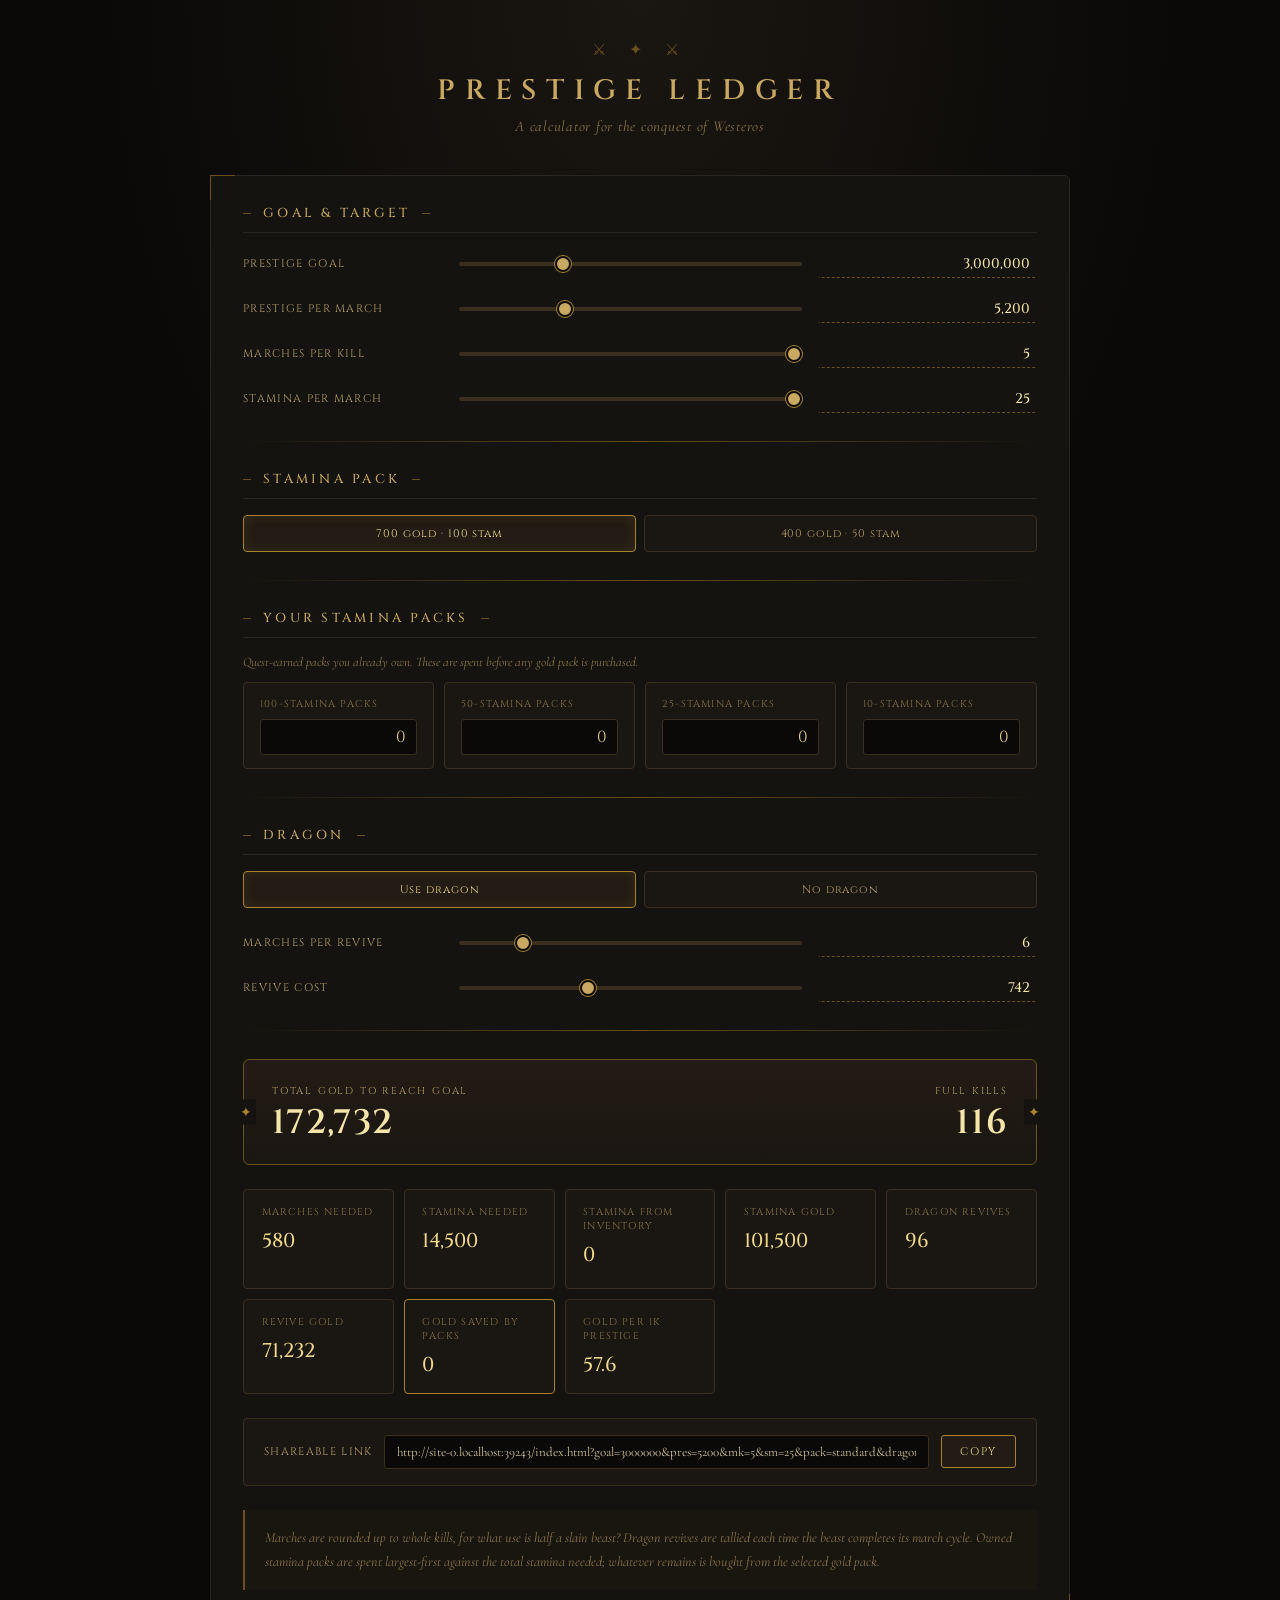
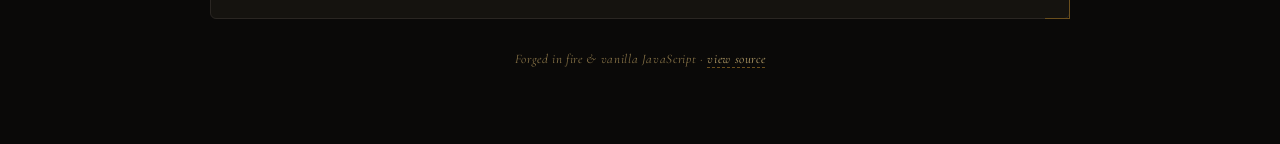
==== index.html @ 0083e59f "Add editable inputs and quest-pack inventory - Convert slider readouts to text inputs with numeric v" ====
<!DOCTYPE html>
<html lang="en">
<head>
<meta charset="UTF-8">
<meta name="viewport" content="width=device-width, initial-scale=1.0">
<title>Prestige Ledger — GoT Conquest Calculator</title>
<meta name="description" content="A live calculator for tracking house prestige gained from monster attacks in Game of Thrones: Conquest.">
<link rel="preconnect" href="https://fonts.googleapis.com">
<link rel="preconnect" href="https://fonts.gstatic.com" crossorigin>
<link href="https://fonts.googleapis.com/css2?family=Cinzel:wght@400;500;600;700&family=Cormorant+Garamond:ital,wght@0,400;0,500;1,400&display=swap" rel="stylesheet">
<style>
  :root {
    --bg-deep: #0a0908;
    --bg-panel: #15130f;
    --bg-card: #1a1611;
    --bg-card-raised: #221c14;
    --gold: #c9a961;
    --gold-bright: #f0d98a;
    --gold-pale: #f5e5a8;
    --gold-dim: #b8a06a;
    --gold-faint: #8a7548;
    --gold-dark: #6b4f1d;
    --gold-deep: #a8842f;
    --border: #2a2622;
    --border-strong: #3a2f1f;
    --border-accent: #6b4f1d;
    --text: #d9c89a;
    --text-muted: #8a7548;
    --blood: #6b1818;
  }

  * { box-sizing: border-box; }

  html, body {
    margin: 0;
    padding: 0;
    background: var(--bg-deep);
    color: var(--text);
    font-family: 'Cormorant Garamond', Georgia, serif;
    min-height: 100vh;
    -webkit-font-smoothing: antialiased;
  }

  body {
    background:
      radial-gradient(ellipse at top, #1a1611 0%, var(--bg-deep) 60%),
      var(--bg-deep);
    background-attachment: fixed;
  }

  .page {
    max-width: 900px;
    margin: 0 auto;
    padding: 2.5rem 1.25rem 4rem;
  }

  .crest {
    text-align: center;
    color: var(--gold-dark);
    letter-spacing: 0.6em;
    font-size: 16px;
    margin-bottom: 0.75rem;
  }

  h1.title {
    font-family: 'Cinzel', Georgia, serif;
    text-align: center;
    color: var(--gold);
    font-size: 28px;
    letter-spacing: 0.35em;
    text-transform: uppercase;
    margin: 0 0 0.5rem;
    font-weight: 600;
  }

  .subtitle {
    text-align: center;
    color: var(--gold-faint);
    font-style: italic;
    font-size: 15px;
    letter-spacing: 0.05em;
    margin: 0 0 2.5rem;
  }

  .panel {
    background: var(--bg-panel);
    border: 1px solid var(--border);
    border-radius: 6px;
    padding: 1.75rem 2rem;
    position: relative;
  }

  .panel::before, .panel::after {
    content: "";
    position: absolute;
    width: 24px;
    height: 24px;
    border: 1px solid var(--gold-dark);
  }
  .panel::before {
    top: -1px; left: -1px;
    border-right: none;
    border-bottom: none;
  }
  .panel::after {
    bottom: -1px; right: -1px;
    border-left: none;
    border-top: none;
  }

  h2 {
    font-family: 'Cinzel', Georgia, serif;
    color: var(--gold);
    font-size: 13px;
    letter-spacing: 0.25em;
    text-transform: uppercase;
    margin: 0 0 16px;
    font-weight: 500;
    padding-bottom: 10px;
    border-bottom: 1px solid var(--border);
    display: flex;
    align-items: center;
    gap: 12px;
  }
  h2::before, h2::after {
    content: "";
    flex: 0 0 8px;
    height: 1px;
    background: var(--gold-dark);
  }

  .divider {
    height: 1px;
    background: linear-gradient(90deg, transparent, var(--gold-dark), transparent);
    margin: 1.75rem 0;
  }

  /* Sliders */
  .row {
    display: flex;
    align-items: center;
    gap: 14px;
    margin-bottom: 1rem;
  }
  .row label {
    flex: 0 0 200px;
    font-family: 'Cinzel', Georgia, serif;
    font-size: 11px;
    letter-spacing: 0.12em;
    text-transform: uppercase;
    color: var(--gold-dim);
  }
  .row .val-input {
    flex: 0 0 120px;
    text-align: right;
    font-family: 'Cinzel', Georgia, serif;
    color: var(--gold-pale);
    font-size: 14px;
    font-weight: 500;
    background: transparent;
    border: 1px solid transparent;
    border-bottom: 1px dashed var(--gold-dark);
    padding: 4px 6px;
    border-radius: 2px;
    -moz-appearance: textfield;
  }
  .row .val-input:hover { border-color: var(--gold-dark); }
  .row .val-input:focus {
    outline: none;
    border-color: var(--gold);
    background: rgba(168, 132, 47, 0.06);
  }
  .row .val-input.invalid {
    border-color: var(--blood);
    color: #c25656;
  }
  .row .val-input::-webkit-outer-spin-button,
  .row .val-input::-webkit-inner-spin-button {
    -webkit-appearance: none;
    margin: 0;
  }

  input[type="range"] {
    flex: 1;
    -webkit-appearance: none;
    appearance: none;
    height: 4px;
    background: var(--border-strong);
    border-radius: 2px;
    outline: none;
    cursor: pointer;
  }
  input[type="range"]::-webkit-slider-thumb {
    -webkit-appearance: none;
    appearance: none;
    width: 16px;
    height: 16px;
    background: var(--gold);
    border: 2px solid var(--bg-deep);
    border-radius: 50%;
    cursor: pointer;
    box-shadow: 0 0 0 1px var(--gold-deep);
    transition: transform 0.1s;
  }
  input[type="range"]::-webkit-slider-thumb:hover {
    transform: scale(1.15);
    background: var(--gold-bright);
  }
  input[type="range"]::-moz-range-thumb {
    width: 16px;
    height: 16px;
    background: var(--gold);
    border: 2px solid var(--bg-deep);
    border-radius: 50%;
    cursor: pointer;
    box-shadow: 0 0 0 1px var(--gold-deep);
  }

  /* Radio groups */
  .radio-group {
    display: flex;
    gap: 8px;
    flex-wrap: wrap;
  }
  .radio-opt {
    flex: 1;
    min-width: 140px;
    background: var(--bg-card);
    border: 1px solid var(--border-strong);
    border-radius: 4px;
    padding: 10px 14px;
    cursor: pointer;
    font-family: 'Cinzel', Georgia, serif;
    font-size: 11px;
    letter-spacing: 0.08em;
    color: var(--gold-dim);
    text-align: center;
    transition: all 0.15s ease;
    user-select: none;
  }
  .radio-opt:hover {
    border-color: var(--gold-dark);
    color: var(--gold);
  }
  .radio-opt.active {
    background: var(--bg-card-raised);
    border-color: var(--gold-deep);
    color: var(--gold-bright);
    box-shadow: inset 0 0 12px rgba(168, 132, 47, 0.15);
  }

  /* Inventory grid */
  .inventory-grid {
    display: grid;
    grid-template-columns: repeat(auto-fit, minmax(140px, 1fr));
    gap: 10px;
  }
  .inv-card {
    background: var(--bg-card);
    border: 1px solid var(--border-strong);
    border-radius: 4px;
    padding: 0.85rem 1rem;
  }
  .inv-card label {
    display: block;
    font-family: 'Cinzel', Georgia, serif;
    font-size: 10px;
    letter-spacing: 0.12em;
    text-transform: uppercase;
    color: var(--gold-faint);
    margin-bottom: 8px;
  }
  .inv-card input {
    width: 100%;
    background: var(--bg-deep);
    border: 1px solid var(--border-strong);
    border-radius: 3px;
    color: var(--gold-bright);
    padding: 6px 10px;
    font-family: 'Cinzel', Georgia, serif;
    font-size: 16px;
    text-align: right;
    -moz-appearance: textfield;
  }
  .inv-card input::-webkit-outer-spin-button,
  .inv-card input::-webkit-inner-spin-button {
    -webkit-appearance: none;
    margin: 0;
  }
  .inv-card input:focus {
    outline: none;
    border-color: var(--gold-deep);
  }
  .inv-hint {
    color: var(--gold-faint);
    font-size: 13px;
    font-style: italic;
    margin: 0 0 12px;
  }

  /* Headline */
  .headline {
    background:
      linear-gradient(180deg, var(--bg-card-raised) 0%, var(--bg-card) 100%);
    border: 1px solid var(--gold-dark);
    border-radius: 6px;
    padding: 1.5rem 1.75rem;
    margin: 1.5rem 0;
    display: flex;
    align-items: baseline;
    justify-content: space-between;
    flex-wrap: wrap;
    gap: 20px;
    position: relative;
  }
  .headline::before, .headline::after {
    content: "✦";
    position: absolute;
    color: var(--gold-deep);
    font-size: 14px;
    top: 50%;
    transform: translateY(-50%);
  }
  .headline::before { left: -8px; background: var(--bg-panel); padding: 4px; }
  .headline::after { right: -8px; background: var(--bg-panel); padding: 4px; }

  .headline-label {
    font-family: 'Cinzel', Georgia, serif;
    font-size: 10px;
    letter-spacing: 0.18em;
    text-transform: uppercase;
    color: var(--gold-dim);
    margin-bottom: 8px;
  }
  .headline-val {
    font-family: 'Cinzel', Georgia, serif;
    font-size: 34px;
    color: var(--gold-pale);
    font-weight: 600;
    letter-spacing: 0.04em;
    line-height: 1;
  }

  /* Stat cards */
  .stats-grid {
    display: grid;
    grid-template-columns: repeat(auto-fit, minmax(150px, 1fr));
    gap: 10px;
    margin-bottom: 1.5rem;
  }
  .stat-card {
    background: var(--bg-card);
    border: 1px solid var(--border-strong);
    border-radius: 4px;
    padding: 0.95rem 1.1rem;
  }
  .stat-card.savings { border-color: var(--gold-deep); }
  .stat-label {
    font-family: 'Cinzel', Georgia, serif;
    font-size: 10px;
    letter-spacing: 0.12em;
    text-transform: uppercase;
    color: var(--gold-faint);
    margin-bottom: 8px;
  }
  .stat-val {
    font-family: 'Cinzel', Georgia, serif;
    font-size: 20px;
    color: var(--gold-bright);
    font-weight: 500;
  }
  .stat-sub {
    margin-top: 4px;
    font-family: 'Cormorant Garamond', serif;
    font-size: 13px;
    color: var(--gold-faint);
    font-style: italic;
  }

  /* Share area */
  .share {
    margin-top: 1.5rem;
    padding: 1rem 1.25rem;
    background: var(--bg-card);
    border: 1px solid var(--border-strong);
    border-radius: 4px;
    display: flex;
    align-items: center;
    gap: 12px;
    flex-wrap: wrap;
  }
  .share-label {
    font-family: 'Cinzel', Georgia, serif;
    font-size: 11px;
    letter-spacing: 0.12em;
    text-transform: uppercase;
    color: var(--gold-dim);
  }
  .share input {
    flex: 1;
    min-width: 200px;
    background: var(--bg-deep);
    border: 1px solid var(--border-strong);
    border-radius: 3px;
    color: var(--text);
    padding: 8px 12px;
    font-family: 'Cormorant Garamond', monospace;
    font-size: 13px;
  }
  .share button {
    background: var(--bg-card-raised);
    border: 1px solid var(--gold-deep);
    color: var(--gold-bright);
    padding: 8px 18px;
    font-family: 'Cinzel', Georgia, serif;
    font-size: 11px;
    letter-spacing: 0.15em;
    text-transform: uppercase;
    border-radius: 3px;
    cursor: pointer;
    transition: all 0.15s ease;
  }
  .share button:hover {
    background: var(--gold-deep);
    color: var(--bg-deep);
  }
  .share button.copied {
    background: var(--gold);
    color: var(--bg-deep);
    border-color: var(--gold);
  }

  /* Footnote */
  .footnote {
    font-family: 'Cormorant Garamond', Georgia, serif;
    font-size: 14px;
    font-style: italic;
    color: var(--gold-faint);
    line-height: 1.7;
    margin-top: 1.5rem;
    padding: 1rem 1.25rem;
    border-left: 2px solid var(--gold-dark);
    background: rgba(168, 132, 47, 0.03);
  }

  .dragon-disabled .dragon-row {
    opacity: 0.3;
    pointer-events: none;
  }

  footer {
    text-align: center;
    margin-top: 2rem;
    color: var(--gold-faint);
    font-family: 'Cormorant Garamond', Georgia, serif;
    font-style: italic;
    font-size: 13px;
    letter-spacing: 0.05em;
  }

  footer a {
    color: var(--gold-dim);
    text-decoration: none;
    border-bottom: 1px dashed var(--gold-dark);
  }
  footer a:hover { color: var(--gold-bright); }

  /* Mobile */
  @media (max-width: 600px) {
    .page { padding: 1.5rem 0.75rem 3rem; }
    .panel { padding: 1.25rem 1rem; }
    h1.title { font-size: 20px; letter-spacing: 0.2em; }
    .row { flex-wrap: wrap; }
    .row label { flex: 0 0 100%; margin-bottom: 4px; }
    .row input[type="range"] { flex: 1 1 auto; min-width: 0; }
    .row .val-input { flex: 0 0 90px; }
    .headline-val { font-size: 26px; }
    .headline { padding: 1.25rem; }
  }
</style>
</head>
<body>

<div class="page">

  <div class="crest">⚔ ✦ ⚔</div>
  <h1 class="title">Prestige Ledger</h1>
  <p class="subtitle">A calculator for the conquest of Westeros</p>

  <div class="panel" id="wrap">

    <h2>Goal &amp; Target</h2>
    <div class="row">
      <label>Prestige goal</label>
      <input type="range" id="goal" min="100000" max="10000000" step="50000" value="3000000" />
      <input type="text" inputmode="numeric" class="val-input" id="goal-out" data-field="goal" />
    </div>
    <div class="row">
      <label>Prestige per march</label>
      <input type="range" id="prestige" min="1000" max="15000" step="100" value="5200" />
      <input type="text" inputmode="numeric" class="val-input" id="prestige-out" data-field="prestige" />
    </div>
    <div class="row">
      <label>Marches per kill</label>
      <input type="range" id="marches-kill" min="1" max="5" step="1" value="5" />
      <input type="text" inputmode="numeric" class="val-input" id="marches-kill-out" data-field="marchesKill" />
    </div>
    <div class="row">
      <label>Stamina per march</label>
      <input type="range" id="stamina-march" min="5" max="25" step="5" value="25" />
      <input type="text" inputmode="numeric" class="val-input" id="stamina-march-out" data-field="stamMarch" />
    </div>

    <div class="divider"></div>

    <h2>Stamina Pack</h2>
    <div class="radio-group" id="pack-group">
      <div class="radio-opt active" data-pack="standard" data-gold="700" data-stam="100">700 gold · 100 stam</div>
      <div class="radio-opt" data-pack="small" data-gold="400" data-stam="50">400 gold · 50 stam</div>
    </div>

    <div class="divider"></div>

    <h2>Your Stamina Packs</h2>
    <p class="inv-hint">Quest-earned packs you already own. These are spent before any gold pack is purchased.</p>
    <div class="inventory-grid">
      <div class="inv-card">
        <label>100-stamina packs</label>
        <input type="text" inputmode="numeric" id="inv-100" data-inv="100" value="0" />
      </div>
      <div class="inv-card">
        <label>50-stamina packs</label>
        <input type="text" inputmode="numeric" id="inv-50" data-inv="50" value="0" />
      </div>
      <div class="inv-card">
        <label>25-stamina packs</label>
        <input type="text" inputmode="numeric" id="inv-25" data-inv="25" value="0" />
      </div>
      <div class="inv-card">
        <label>10-stamina packs</label>
        <input type="text" inputmode="numeric" id="inv-10" data-inv="10" value="0" />
      </div>
    </div>

    <div class="divider"></div>

    <h2>Dragon</h2>
    <div class="radio-group" id="dragon-group" style="margin-bottom: 1.25rem;">
      <div class="radio-opt active" data-dragon="1">Use dragon</div>
      <div class="radio-opt" data-dragon="0">No dragon</div>
    </div>
    <div class="row dragon-row">
      <label>Marches per revive</label>
      <input type="range" id="dragon-marches" min="1" max="30" step="1" value="6" />
      <input type="text" inputmode="numeric" class="val-input" id="dragon-marches-out" data-field="dragonMarches" />
    </div>
    <div class="row dragon-row">
      <label>Revive cost</label>
      <input type="range" id="revive" min="0" max="2000" step="1" value="742" />
      <input type="text" inputmode="numeric" class="val-input" id="revive-out" data-field="revive" />
    </div>

    <div class="divider"></div>

    <div class="headline">
      <div>
        <div class="headline-label">Total gold to reach goal</div>
        <div class="headline-val" id="total-gold">—</div>
      </div>
      <div style="text-align: right;">
        <div class="headline-label">Full kills</div>
        <div class="headline-val" id="total-kills">—</div>
      </div>
    </div>

    <div class="stats-grid">
      <div class="stat-card">
        <div class="stat-label">Marches needed</div>
        <div class="stat-val" id="marches">—</div>
      </div>
      <div class="stat-card">
        <div class="stat-label">Stamina needed</div>
        <div class="stat-val" id="stamina-total">—</div>
      </div>
      <div class="stat-card">
        <div class="stat-label">Stamina from inventory</div>
        <div class="stat-val" id="stam-from-inv">—</div>
        <div class="stat-sub" id="stam-from-inv-sub"></div>
      </div>
      <div class="stat-card">
        <div class="stat-label">Stamina gold</div>
        <div class="stat-val" id="stamina-gold">—</div>
      </div>
      <div class="stat-card">
        <div class="stat-label">Dragon revives</div>
        <div class="stat-val" id="revives">—</div>
      </div>
      <div class="stat-card">
        <div class="stat-label">Revive gold</div>
        <div class="stat-val" id="revive-gold">—</div>
      </div>
      <div class="stat-card savings">
        <div class="stat-label">Gold saved by packs</div>
        <div class="stat-val" id="gold-saved">—</div>
      </div>
      <div class="stat-card">
        <div class="stat-label">Gold per 1k prestige</div>
        <div class="stat-val" id="efficiency">—</div>
      </div>
    </div>

    <div class="share">
      <span class="share-label">Shareable link</span>
      <input type="text" id="share-url" readonly />
      <button id="copy-btn" type="button">Copy</button>
    </div>

    <div class="footnote">
      Marches are rounded up to whole kills, for what use is half a slain beast? Dragon revives are tallied each time the beast completes its march cycle. Owned stamina packs are spent largest-first against the total stamina needed; whatever remains is bought from the selected gold pack.
    </div>

  </div>

  <footer>
    <p>Forged in fire &amp; vanilla JavaScript · <a href="https://github.com/macaugh/gotc-companion" target="_blank" rel="noopener">view source</a></p>
  </footer>

</div>

<script>
(function() {
  const fmt = n => Math.round(n).toLocaleString();
  const wrap = document.getElementById('wrap');

  const state = {
    goal: 3000000,
    prestige: 5200,
    marchesKill: 5,
    stamMarch: 25,
    pack: 'standard',
    packGold: 700,
    packStam: 100,
    useDragon: true,
    dragonMarches: 6,
    revive: 742,
    inv100: 0,
    inv50: 0,
    inv25: 0,
    inv10: 0
  };

  // Slider config: keep min/max for slider; typed input may exceed.
  const SLIDERS = {
    goal:          { min: 100000, max: 10000000, step: 50000, integer: true },
    prestige:      { min: 1000,   max: 15000,    step: 100,   integer: true },
    marchesKill:   { min: 1,      max: 5,        step: 1,     integer: true },
    stamMarch:     { min: 5,      max: 25,       step: 5,     integer: true },
    dragonMarches: { min: 1,      max: 30,       step: 1,     integer: true },
    revive:        { min: 0,      max: 2000,     step: 1,     integer: true }
  };

  const SLIDER_ID = {
    goal: 'goal',
    prestige: 'prestige',
    marchesKill: 'marches-kill',
    stamMarch: 'stamina-march',
    dragonMarches: 'dragon-marches',
    revive: 'revive'
  };

  const OUT_ID = {
    goal: 'goal-out',
    prestige: 'prestige-out',
    marchesKill: 'marches-kill-out',
    stamMarch: 'stamina-march-out',
    dragonMarches: 'dragon-marches-out',
    revive: 'revive-out'
  };

  const URL_KEYS = {
    goal: 'goal',
    pres: 'prestige',
    mk: 'marchesKill',
    sm: 'stamMarch',
    pack: 'pack',
    dragon: 'useDragon',
    dm: 'dragonMarches',
    rev: 'revive',
    i100: 'inv100',
    i50: 'inv50',
    i25: 'inv25',
    i10: 'inv10'
  };

  const PACKS = {
    standard: { gold: 700, stam: 100 },
    small: { gold: 400, stam: 50 }
  };

  // Parse a typed string into a number; allows commas. Returns null if invalid.
  function parseTyped(raw, integer) {
    if (raw == null) return null;
    const cleaned = String(raw).replace(/[,\s]/g, '');
    if (cleaned === '' || cleaned === '-') return null;
    const n = integer ? parseInt(cleaned, 10) : parseFloat(cleaned);
    if (isNaN(n)) return null;
    return n;
  }

  function clampForSlider(field, value) {
    const cfg = SLIDERS[field];
    if (!cfg) return value;
    return Math.max(cfg.min, Math.min(cfg.max, value));
  }

  function loadFromUrl() {
    const params = new URLSearchParams(window.location.search);
    for (const [urlKey, stateKey] of Object.entries(URL_KEYS)) {
      if (!params.has(urlKey)) continue;
      const raw = params.get(urlKey);
      if (stateKey === 'pack') {
        if (PACKS[raw]) {
          state.pack = raw;
          state.packGold = PACKS[raw].gold;
          state.packStam = PACKS[raw].stam;
        }
      } else if (stateKey === 'useDragon') {
        state.useDragon = raw === '1' || raw === 'true';
      } else {
        const num = parseInt(raw, 10);
        if (!isNaN(num) && num >= 0) state[stateKey] = num;
      }
    }
  }

  // Push current state into all controls (sliders, text inputs, radios).
  function applyToDom() {
    for (const field of Object.keys(SLIDERS)) {
      const slider = document.getElementById(SLIDER_ID[field]);
      const out = document.getElementById(OUT_ID[field]);
      slider.value = clampForSlider(field, state[field]);
      // Only overwrite the text input if it's not currently being edited.
      if (document.activeElement !== out) {
        out.value = SLIDERS[field].integer ? fmt(state[field]) : state[field];
      }
    }
    document.getElementById('inv-100').value = state.inv100;
    document.getElementById('inv-50').value = state.inv50;
    document.getElementById('inv-25').value = state.inv25;
    document.getElementById('inv-10').value = state.inv10;

    document.querySelectorAll('#pack-group .radio-opt').forEach(o => {
      o.classList.toggle('active', o.dataset.pack === state.pack);
    });
    document.querySelectorAll('#dragon-group .radio-opt').forEach(o => {
      o.classList.toggle('active', o.dataset.dragon === (state.useDragon ? '1' : '0'));
    });
    wrap.classList.toggle('dragon-disabled', !state.useDragon);
  }

  function buildUrl() {
    const params = new URLSearchParams();
    params.set('goal', state.goal);
    params.set('pres', state.prestige);
    params.set('mk', state.marchesKill);
    params.set('sm', state.stamMarch);
    params.set('pack', state.pack);
    params.set('dragon', state.useDragon ? '1' : '0');
    params.set('dm', state.dragonMarches);
    params.set('rev', state.revive);
    if (state.inv100) params.set('i100', state.inv100);
    if (state.inv50)  params.set('i50',  state.inv50);
    if (state.inv25)  params.set('i25',  state.inv25);
    if (state.inv10)  params.set('i10',  state.inv10);
    return window.location.origin + window.location.pathname + '?' + params.toString();
  }

  // Greedy largest-first consumption without exceeding stamina need.
  // Returns { used: total stam used, byPack: {100,50,25,10} counts consumed }.
  function consumeInventory(need) {
    const sizes = [100, 50, 25, 10];
    const owned = { 100: state.inv100, 50: state.inv50, 25: state.inv25, 10: state.inv10 };
    const used = { 100: 0, 50: 0, 25: 0, 10: 0 };
    let remaining = need;
    for (const s of sizes) {
      if (remaining <= 0) break;
      const fits = Math.floor(remaining / s);
      const take = Math.min(owned[s], fits);
      if (take > 0) {
        used[s] = take;
        remaining -= take * s;
      }
    }
    // After greedy fit, try one more smallest pack to top up if it doesn't
    // overshoot the remaining need by too much. Actually for accuracy we don't
    // top up; the caller buys the remainder from the gold pack.
    const totalUsed = used[100] * 100 + used[50] * 50 + used[25] * 25 + used[10] * 10;
    return { used: totalUsed, byPack: used };
  }

  function calc() {
    const rawMarches = state.prestige > 0 ? Math.ceil(state.goal / state.prestige) : 0;
    const fullKills = state.marchesKill > 0 ? Math.ceil(rawMarches / state.marchesKill) : 0;
    const marches = fullKills * state.marchesKill;

    const stamina = marches * state.stamMarch;

    const inv = consumeInventory(stamina);
    const stamFromGold = Math.max(0, stamina - inv.used);
    const stamGold = (stamFromGold / state.packStam) * state.packGold;
    const stamGoldNoInv = (stamina / state.packStam) * state.packGold;
    const goldSaved = Math.max(0, stamGoldNoInv - stamGold);

    const revives = state.useDragon ? Math.floor(marches / state.dragonMarches) : 0;
    const reviveGold = revives * state.revive;

    const totalGold = stamGold + reviveGold;
    const efficiency = state.goal > 0 ? totalGold / (state.goal / 1000) : 0;

    document.getElementById('total-gold').textContent = fmt(totalGold);
    document.getElementById('total-kills').textContent = fmt(fullKills);
    document.getElementById('marches').textContent = fmt(marches);
    document.getElementById('stamina-total').textContent = fmt(stamina);
    document.getElementById('stamina-gold').textContent = fmt(stamGold);
    document.getElementById('revives').textContent = state.useDragon ? fmt(revives) : '—';
    document.getElementById('revive-gold').textContent = state.useDragon ? fmt(reviveGold) : '—';
    document.getElementById('efficiency').textContent = efficiency.toFixed(1);

    document.getElementById('stam-from-inv').textContent = fmt(inv.used);
    const breakdownParts = [];
    if (inv.byPack[100]) breakdownParts.push(inv.byPack[100] + '×100');
    if (inv.byPack[50])  breakdownParts.push(inv.byPack[50] + '×50');
    if (inv.byPack[25])  breakdownParts.push(inv.byPack[25] + '×25');
    if (inv.byPack[10])  breakdownParts.push(inv.byPack[10] + '×10');
    document.getElementById('stam-from-inv-sub').textContent = breakdownParts.join(' · ');
    document.getElementById('gold-saved').textContent = fmt(goldSaved);

    document.getElementById('share-url').value = buildUrl();
  }

  // Sync the formatted readout into a text input that isn't currently focused.
  function refreshOut(field) {
    const out = document.getElementById(OUT_ID[field]);
    if (document.activeElement !== out) {
      out.value = SLIDERS[field].integer ? fmt(state[field]) : state[field];
    }
  }

  // Wire sliders → state → recalc
  for (const field of Object.keys(SLIDERS)) {
    const slider = document.getElementById(SLIDER_ID[field]);
    slider.addEventListener('input', () => {
      state[field] = +slider.value;
      refreshOut(field);
      calc();
    });
  }

  // Wire text inputs (value readouts) → state → recalc
  document.querySelectorAll('.val-input').forEach(input => {
    const field = input.dataset.field;
    const cfg = SLIDERS[field];

    input.addEventListener('input', () => {
      const parsed = parseTyped(input.value, cfg.integer);
      if (parsed === null || parsed < 0) {
        input.classList.add('invalid');
        return;
      }
      input.classList.remove('invalid');
      state[field] = parsed;
      // Sync slider (clamped). Typed value may exceed slider max.
      document.getElementById(SLIDER_ID[field]).value = clampForSlider(field, parsed);
      calc();
    });

    // On blur, reformat the text (e.g. add commas) and clear invalid state.
    input.addEventListener('blur', () => {
      input.classList.remove('invalid');
      input.value = cfg.integer ? fmt(state[field]) : state[field];
    });
  });

  // Wire inventory inputs
  document.querySelectorAll('[data-inv]').forEach(input => {
    const size = +input.dataset.inv;
    const key = 'inv' + size;
    input.addEventListener('input', () => {
      const parsed = parseTyped(input.value, true);
      if (parsed === null || parsed < 0) {
        input.style.borderColor = 'var(--blood)';
        return;
      }
      input.style.borderColor = '';
      state[key] = parsed;
      calc();
    });
    input.addEventListener('blur', () => {
      input.style.borderColor = '';
      input.value = state[key];
    });
  });

  // Wire pack radios
  document.querySelectorAll('#pack-group .radio-opt').forEach(opt => {
    opt.addEventListener('click', () => {
      document.querySelectorAll('#pack-group .radio-opt').forEach(o => o.classList.remove('active'));
      opt.classList.add('active');
      state.pack = opt.dataset.pack;
      state.packGold = +opt.dataset.gold;
      state.packStam = +opt.dataset.stam;
      calc();
    });
  });

  // Wire dragon radios
  document.querySelectorAll('#dragon-group .radio-opt').forEach(opt => {
    opt.addEventListener('click', () => {
      document.querySelectorAll('#dragon-group .radio-opt').forEach(o => o.classList.remove('active'));
      opt.classList.add('active');
      state.useDragon = opt.dataset.dragon === '1';
      wrap.classList.toggle('dragon-disabled', !state.useDragon);
      calc();
    });
  });

  // Wire copy button
  document.getElementById('copy-btn').addEventListener('click', async () => {
    const btn = document.getElementById('copy-btn');
    const url = document.getElementById('share-url').value;
    try {
      await navigator.clipboard.writeText(url);
    } catch (e) {
      const input = document.getElementById('share-url');
      input.select();
      document.execCommand('copy');
    }
    btn.textContent = 'Copied';
    btn.classList.add('copied');
    setTimeout(() => {
      btn.textContent = 'Copy';
      btn.classList.remove('copied');
    }, 1500);
  });

  // Init
  loadFromUrl();
  applyToDom();
  calc();
})();
</script>

</body>
</html>
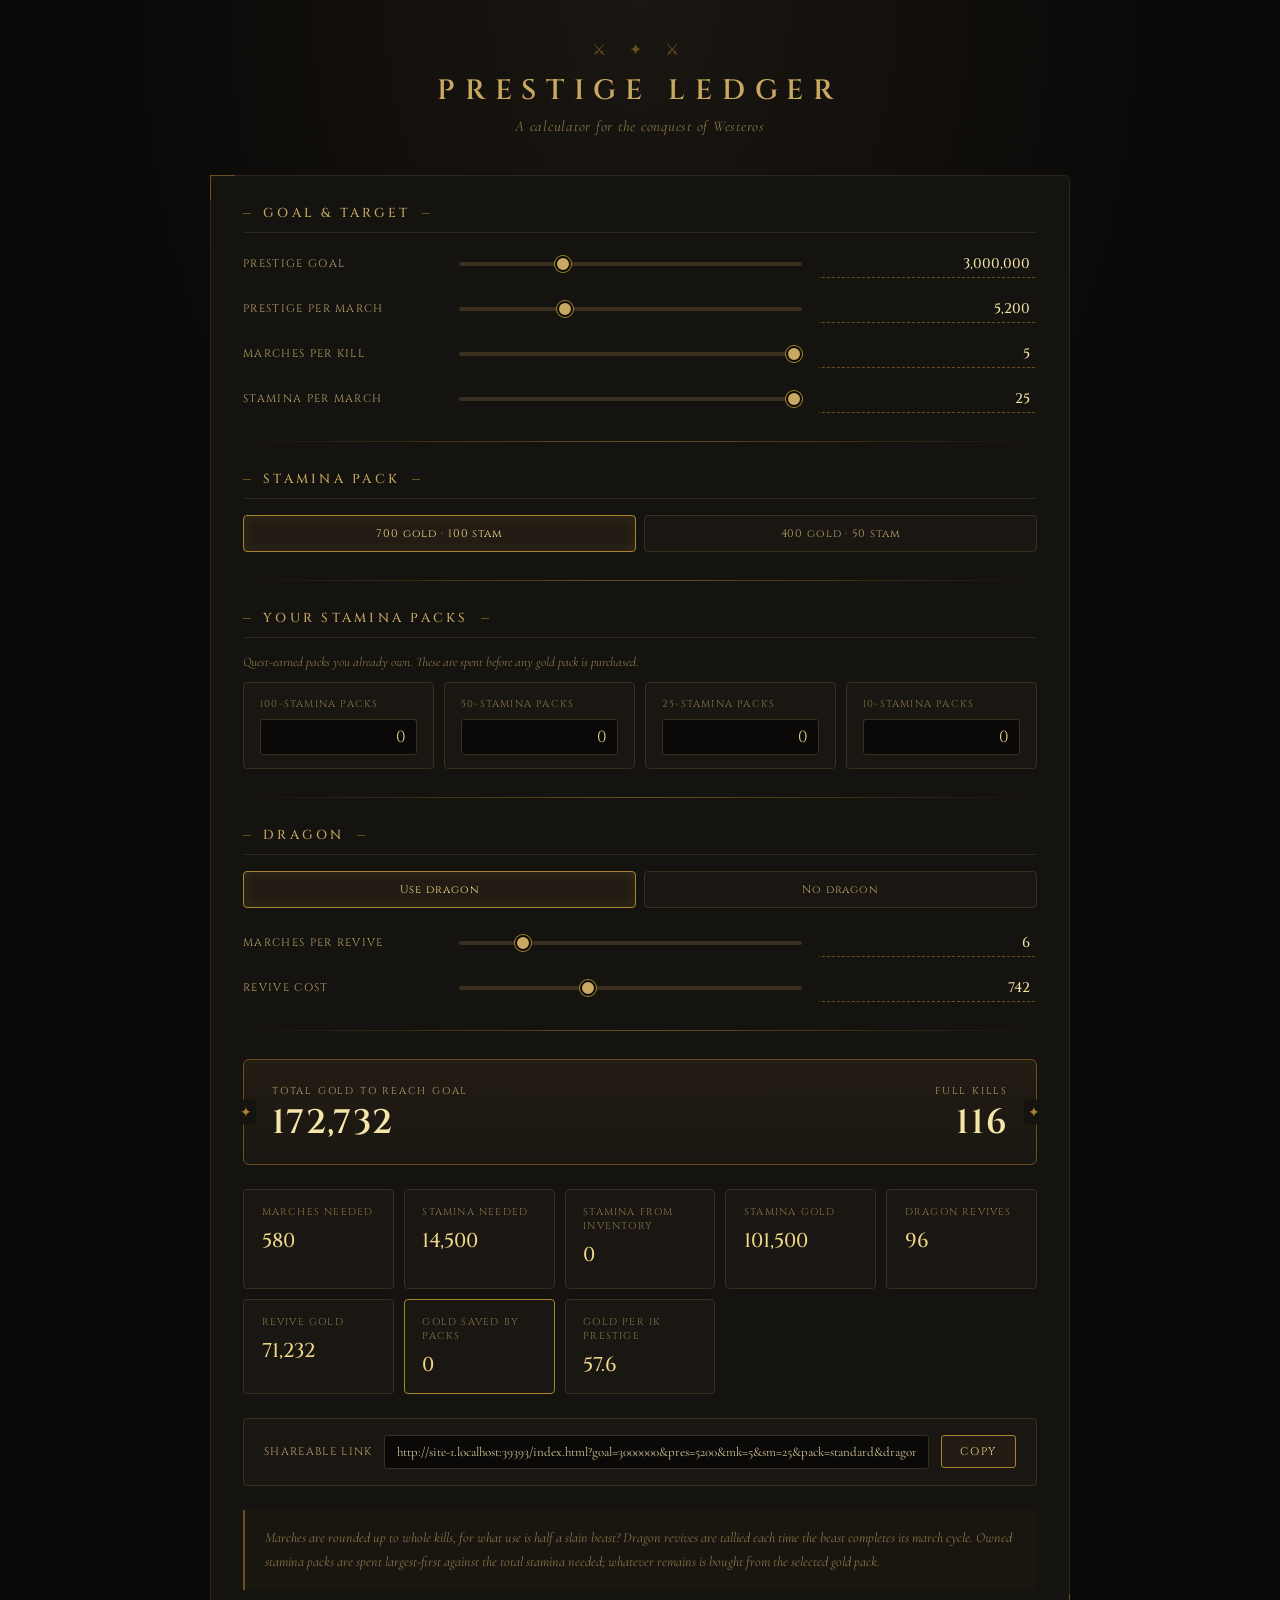
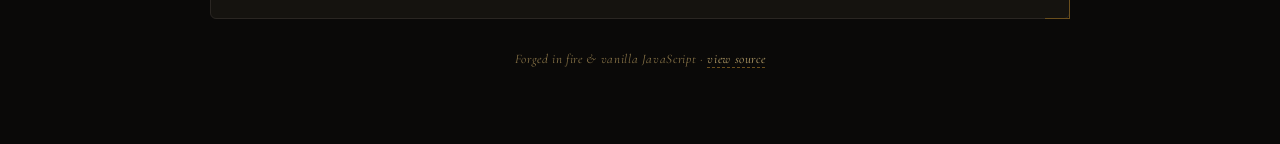
==== commit ca7c763e: "Extract shared styles to styles.css No visual change. Preparing to share styling with the upcoming k" ====
--- a/index.html
+++ b/index.html
@@ -8,476 +8,7 @@
 <link rel="preconnect" href="https://fonts.googleapis.com">
 <link rel="preconnect" href="https://fonts.gstatic.com" crossorigin>
 <link href="https://fonts.googleapis.com/css2?family=Cinzel:wght@400;500;600;700&family=Cormorant+Garamond:ital,wght@0,400;0,500;1,400&display=swap" rel="stylesheet">
-<style>
-  :root {
-    --bg-deep: #0a0908;
-    --bg-panel: #15130f;
-    --bg-card: #1a1611;
-    --bg-card-raised: #221c14;
-    --gold: #c9a961;
-    --gold-bright: #f0d98a;
-    --gold-pale: #f5e5a8;
-    --gold-dim: #b8a06a;
-    --gold-faint: #8a7548;
-    --gold-dark: #6b4f1d;
-    --gold-deep: #a8842f;
-    --border: #2a2622;
-    --border-strong: #3a2f1f;
-    --border-accent: #6b4f1d;
-    --text: #d9c89a;
-    --text-muted: #8a7548;
-    --blood: #6b1818;
-  }
-
-  * { box-sizing: border-box; }
-
-  html, body {
-    margin: 0;
-    padding: 0;
-    background: var(--bg-deep);
-    color: var(--text);
-    font-family: 'Cormorant Garamond', Georgia, serif;
-    min-height: 100vh;
-    -webkit-font-smoothing: antialiased;
-  }
-
-  body {
-    background:
-      radial-gradient(ellipse at top, #1a1611 0%, var(--bg-deep) 60%),
-      var(--bg-deep);
-    background-attachment: fixed;
-  }
-
-  .page {
-    max-width: 900px;
-    margin: 0 auto;
-    padding: 2.5rem 1.25rem 4rem;
-  }
-
-  .crest {
-    text-align: center;
-    color: var(--gold-dark);
-    letter-spacing: 0.6em;
-    font-size: 16px;
-    margin-bottom: 0.75rem;
-  }
-
-  h1.title {
-    font-family: 'Cinzel', Georgia, serif;
-    text-align: center;
-    color: var(--gold);
-    font-size: 28px;
-    letter-spacing: 0.35em;
-    text-transform: uppercase;
-    margin: 0 0 0.5rem;
-    font-weight: 600;
-  }
-
-  .subtitle {
-    text-align: center;
-    color: var(--gold-faint);
-    font-style: italic;
-    font-size: 15px;
-    letter-spacing: 0.05em;
-    margin: 0 0 2.5rem;
-  }
-
-  .panel {
-    background: var(--bg-panel);
-    border: 1px solid var(--border);
-    border-radius: 6px;
-    padding: 1.75rem 2rem;
-    position: relative;
-  }
-
-  .panel::before, .panel::after {
-    content: "";
-    position: absolute;
-    width: 24px;
-    height: 24px;
-    border: 1px solid var(--gold-dark);
-  }
-  .panel::before {
-    top: -1px; left: -1px;
-    border-right: none;
-    border-bottom: none;
-  }
-  .panel::after {
-    bottom: -1px; right: -1px;
-    border-left: none;
-    border-top: none;
-  }
-
-  h2 {
-    font-family: 'Cinzel', Georgia, serif;
-    color: var(--gold);
-    font-size: 13px;
-    letter-spacing: 0.25em;
-    text-transform: uppercase;
-    margin: 0 0 16px;
-    font-weight: 500;
-    padding-bottom: 10px;
-    border-bottom: 1px solid var(--border);
-    display: flex;
-    align-items: center;
-    gap: 12px;
-  }
-  h2::before, h2::after {
-    content: "";
-    flex: 0 0 8px;
-    height: 1px;
-    background: var(--gold-dark);
-  }
-
-  .divider {
-    height: 1px;
-    background: linear-gradient(90deg, transparent, var(--gold-dark), transparent);
-    margin: 1.75rem 0;
-  }
-
-  /* Sliders */
-  .row {
-    display: flex;
-    align-items: center;
-    gap: 14px;
-    margin-bottom: 1rem;
-  }
-  .row label {
-    flex: 0 0 200px;
-    font-family: 'Cinzel', Georgia, serif;
-    font-size: 11px;
-    letter-spacing: 0.12em;
-    text-transform: uppercase;
-    color: var(--gold-dim);
-  }
-  .row .val-input {
-    flex: 0 0 120px;
-    text-align: right;
-    font-family: 'Cinzel', Georgia, serif;
-    color: var(--gold-pale);
-    font-size: 14px;
-    font-weight: 500;
-    background: transparent;
-    border: 1px solid transparent;
-    border-bottom: 1px dashed var(--gold-dark);
-    padding: 4px 6px;
-    border-radius: 2px;
-    -moz-appearance: textfield;
-  }
-  .row .val-input:hover { border-color: var(--gold-dark); }
-  .row .val-input:focus {
-    outline: none;
-    border-color: var(--gold);
-    background: rgba(168, 132, 47, 0.06);
-  }
-  .row .val-input.invalid {
-    border-color: var(--blood);
-    color: #c25656;
-  }
-  .row .val-input::-webkit-outer-spin-button,
-  .row .val-input::-webkit-inner-spin-button {
-    -webkit-appearance: none;
-    margin: 0;
-  }
-
-  input[type="range"] {
-    flex: 1;
-    -webkit-appearance: none;
-    appearance: none;
-    height: 4px;
-    background: var(--border-strong);
-    border-radius: 2px;
-    outline: none;
-    cursor: pointer;
-  }
-  input[type="range"]::-webkit-slider-thumb {
-    -webkit-appearance: none;
-    appearance: none;
-    width: 16px;
-    height: 16px;
-    background: var(--gold);
-    border: 2px solid var(--bg-deep);
-    border-radius: 50%;
-    cursor: pointer;
-    box-shadow: 0 0 0 1px var(--gold-deep);
-    transition: transform 0.1s;
-  }
-  input[type="range"]::-webkit-slider-thumb:hover {
-    transform: scale(1.15);
-    background: var(--gold-bright);
-  }
-  input[type="range"]::-moz-range-thumb {
-    width: 16px;
-    height: 16px;
-    background: var(--gold);
-    border: 2px solid var(--bg-deep);
-    border-radius: 50%;
-    cursor: pointer;
-    box-shadow: 0 0 0 1px var(--gold-deep);
-  }
-
-  /* Radio groups */
-  .radio-group {
-    display: flex;
-    gap: 8px;
-    flex-wrap: wrap;
-  }
-  .radio-opt {
-    flex: 1;
-    min-width: 140px;
-    background: var(--bg-card);
-    border: 1px solid var(--border-strong);
-    border-radius: 4px;
-    padding: 10px 14px;
-    cursor: pointer;
-    font-family: 'Cinzel', Georgia, serif;
-    font-size: 11px;
-    letter-spacing: 0.08em;
-    color: var(--gold-dim);
-    text-align: center;
-    transition: all 0.15s ease;
-    user-select: none;
-  }
-  .radio-opt:hover {
-    border-color: var(--gold-dark);
-    color: var(--gold);
-  }
-  .radio-opt.active {
-    background: var(--bg-card-raised);
-    border-color: var(--gold-deep);
-    color: var(--gold-bright);
-    box-shadow: inset 0 0 12px rgba(168, 132, 47, 0.15);
-  }
-
-  /* Inventory grid */
-  .inventory-grid {
-    display: grid;
-    grid-template-columns: repeat(auto-fit, minmax(140px, 1fr));
-    gap: 10px;
-  }
-  .inv-card {
-    background: var(--bg-card);
-    border: 1px solid var(--border-strong);
-    border-radius: 4px;
-    padding: 0.85rem 1rem;
-  }
-  .inv-card label {
-    display: block;
-    font-family: 'Cinzel', Georgia, serif;
-    font-size: 10px;
-    letter-spacing: 0.12em;
-    text-transform: uppercase;
-    color: var(--gold-faint);
-    margin-bottom: 8px;
-  }
-  .inv-card input {
-    width: 100%;
-    background: var(--bg-deep);
-    border: 1px solid var(--border-strong);
-    border-radius: 3px;
-    color: var(--gold-bright);
-    padding: 6px 10px;
-    font-family: 'Cinzel', Georgia, serif;
-    font-size: 16px;
-    text-align: right;
-    -moz-appearance: textfield;
-  }
-  .inv-card input::-webkit-outer-spin-button,
-  .inv-card input::-webkit-inner-spin-button {
-    -webkit-appearance: none;
-    margin: 0;
-  }
-  .inv-card input:focus {
-    outline: none;
-    border-color: var(--gold-deep);
-  }
-  .inv-hint {
-    color: var(--gold-faint);
-    font-size: 13px;
-    font-style: italic;
-    margin: 0 0 12px;
-  }
-
-  /* Headline */
-  .headline {
-    background:
-      linear-gradient(180deg, var(--bg-card-raised) 0%, var(--bg-card) 100%);
-    border: 1px solid var(--gold-dark);
-    border-radius: 6px;
-    padding: 1.5rem 1.75rem;
-    margin: 1.5rem 0;
-    display: flex;
-    align-items: baseline;
-    justify-content: space-between;
-    flex-wrap: wrap;
-    gap: 20px;
-    position: relative;
-  }
-  .headline::before, .headline::after {
-    content: "✦";
-    position: absolute;
-    color: var(--gold-deep);
-    font-size: 14px;
-    top: 50%;
-    transform: translateY(-50%);
-  }
-  .headline::before { left: -8px; background: var(--bg-panel); padding: 4px; }
-  .headline::after { right: -8px; background: var(--bg-panel); padding: 4px; }
-
-  .headline-label {
-    font-family: 'Cinzel', Georgia, serif;
-    font-size: 10px;
-    letter-spacing: 0.18em;
-    text-transform: uppercase;
-    color: var(--gold-dim);
-    margin-bottom: 8px;
-  }
-  .headline-val {
-    font-family: 'Cinzel', Georgia, serif;
-    font-size: 34px;
-    color: var(--gold-pale);
-    font-weight: 600;
-    letter-spacing: 0.04em;
-    line-height: 1;
-  }
-
-  /* Stat cards */
-  .stats-grid {
-    display: grid;
-    grid-template-columns: repeat(auto-fit, minmax(150px, 1fr));
-    gap: 10px;
-    margin-bottom: 1.5rem;
-  }
-  .stat-card {
-    background: var(--bg-card);
-    border: 1px solid var(--border-strong);
-    border-radius: 4px;
-    padding: 0.95rem 1.1rem;
-  }
-  .stat-card.savings { border-color: var(--gold-deep); }
-  .stat-label {
-    font-family: 'Cinzel', Georgia, serif;
-    font-size: 10px;
-    letter-spacing: 0.12em;
-    text-transform: uppercase;
-    color: var(--gold-faint);
-    margin-bottom: 8px;
-  }
-  .stat-val {
-    font-family: 'Cinzel', Georgia, serif;
-    font-size: 20px;
-    color: var(--gold-bright);
-    font-weight: 500;
-  }
-  .stat-sub {
-    margin-top: 4px;
-    font-family: 'Cormorant Garamond', serif;
-    font-size: 13px;
-    color: var(--gold-faint);
-    font-style: italic;
-  }
-
-  /* Share area */
-  .share {
-    margin-top: 1.5rem;
-    padding: 1rem 1.25rem;
-    background: var(--bg-card);
-    border: 1px solid var(--border-strong);
-    border-radius: 4px;
-    display: flex;
-    align-items: center;
-    gap: 12px;
-    flex-wrap: wrap;
-  }
-  .share-label {
-    font-family: 'Cinzel', Georgia, serif;
-    font-size: 11px;
-    letter-spacing: 0.12em;
-    text-transform: uppercase;
-    color: var(--gold-dim);
-  }
-  .share input {
-    flex: 1;
-    min-width: 200px;
-    background: var(--bg-deep);
-    border: 1px solid var(--border-strong);
-    border-radius: 3px;
-    color: var(--text);
-    padding: 8px 12px;
-    font-family: 'Cormorant Garamond', monospace;
-    font-size: 13px;
-  }
-  .share button {
-    background: var(--bg-card-raised);
-    border: 1px solid var(--gold-deep);
-    color: var(--gold-bright);
-    padding: 8px 18px;
-    font-family: 'Cinzel', Georgia, serif;
-    font-size: 11px;
-    letter-spacing: 0.15em;
-    text-transform: uppercase;
-    border-radius: 3px;
-    cursor: pointer;
-    transition: all 0.15s ease;
-  }
-  .share button:hover {
-    background: var(--gold-deep);
-    color: var(--bg-deep);
-  }
-  .share button.copied {
-    background: var(--gold);
-    color: var(--bg-deep);
-    border-color: var(--gold);
-  }
-
-  /* Footnote */
-  .footnote {
-    font-family: 'Cormorant Garamond', Georgia, serif;
-    font-size: 14px;
-    font-style: italic;
-    color: var(--gold-faint);
-    line-height: 1.7;
-    margin-top: 1.5rem;
-    padding: 1rem 1.25rem;
-    border-left: 2px solid var(--gold-dark);
-    background: rgba(168, 132, 47, 0.03);
-  }
-
-  .dragon-disabled .dragon-row {
-    opacity: 0.3;
-    pointer-events: none;
-  }
-
-  footer {
-    text-align: center;
-    margin-top: 2rem;
-    color: var(--gold-faint);
-    font-family: 'Cormorant Garamond', Georgia, serif;
-    font-style: italic;
-    font-size: 13px;
-    letter-spacing: 0.05em;
-  }
-
-  footer a {
-    color: var(--gold-dim);
-    text-decoration: none;
-    border-bottom: 1px dashed var(--gold-dark);
-  }
-  footer a:hover { color: var(--gold-bright); }
-
-  /* Mobile */
-  @media (max-width: 600px) {
-    .page { padding: 1.5rem 0.75rem 3rem; }
-    .panel { padding: 1.25rem 1rem; }
-    h1.title { font-size: 20px; letter-spacing: 0.2em; }
-    .row { flex-wrap: wrap; }
-    .row label { flex: 0 0 100%; margin-bottom: 4px; }
-    .row input[type="range"] { flex: 1 1 auto; min-width: 0; }
-    .row .val-input { flex: 0 0 90px; }
-    .headline-val { font-size: 26px; }
-    .headline { padding: 1.25rem; }
-  }
-</style>
+<link rel="stylesheet" href="styles.css">
 </head>
 <body>
 
--- a/styles.css
+++ b/styles.css
@@ -0,0 +1,468 @@
+  :root {
+    --bg-deep: #0a0908;
+    --bg-panel: #15130f;
+    --bg-card: #1a1611;
+    --bg-card-raised: #221c14;
+    --gold: #c9a961;
+    --gold-bright: #f0d98a;
+    --gold-pale: #f5e5a8;
+    --gold-dim: #b8a06a;
+    --gold-faint: #8a7548;
+    --gold-dark: #6b4f1d;
+    --gold-deep: #a8842f;
+    --border: #2a2622;
+    --border-strong: #3a2f1f;
+    --border-accent: #6b4f1d;
+    --text: #d9c89a;
+    --text-muted: #8a7548;
+    --blood: #6b1818;
+  }
+
+  * { box-sizing: border-box; }
+
+  html, body {
+    margin: 0;
+    padding: 0;
+    background: var(--bg-deep);
+    color: var(--text);
+    font-family: 'Cormorant Garamond', Georgia, serif;
+    min-height: 100vh;
+    -webkit-font-smoothing: antialiased;
+  }
+
+  body {
+    background:
+      radial-gradient(ellipse at top, #1a1611 0%, var(--bg-deep) 60%),
+      var(--bg-deep);
+    background-attachment: fixed;
+  }
+
+  .page {
+    max-width: 900px;
+    margin: 0 auto;
+    padding: 2.5rem 1.25rem 4rem;
+  }
+
+  .crest {
+    text-align: center;
+    color: var(--gold-dark);
+    letter-spacing: 0.6em;
+    font-size: 16px;
+    margin-bottom: 0.75rem;
+  }
+
+  h1.title {
+    font-family: 'Cinzel', Georgia, serif;
+    text-align: center;
+    color: var(--gold);
+    font-size: 28px;
+    letter-spacing: 0.35em;
+    text-transform: uppercase;
+    margin: 0 0 0.5rem;
+    font-weight: 600;
+  }
+
+  .subtitle {
+    text-align: center;
+    color: var(--gold-faint);
+    font-style: italic;
+    font-size: 15px;
+    letter-spacing: 0.05em;
+    margin: 0 0 2.5rem;
+  }
+
+  .panel {
+    background: var(--bg-panel);
+    border: 1px solid var(--border);
+    border-radius: 6px;
+    padding: 1.75rem 2rem;
+    position: relative;
+  }
+
+  .panel::before, .panel::after {
+    content: "";
+    position: absolute;
+    width: 24px;
+    height: 24px;
+    border: 1px solid var(--gold-dark);
+  }
+  .panel::before {
+    top: -1px; left: -1px;
+    border-right: none;
+    border-bottom: none;
+  }
+  .panel::after {
+    bottom: -1px; right: -1px;
+    border-left: none;
+    border-top: none;
+  }
+
+  h2 {
+    font-family: 'Cinzel', Georgia, serif;
+    color: var(--gold);
+    font-size: 13px;
+    letter-spacing: 0.25em;
+    text-transform: uppercase;
+    margin: 0 0 16px;
+    font-weight: 500;
+    padding-bottom: 10px;
+    border-bottom: 1px solid var(--border);
+    display: flex;
+    align-items: center;
+    gap: 12px;
+  }
+  h2::before, h2::after {
+    content: "";
+    flex: 0 0 8px;
+    height: 1px;
+    background: var(--gold-dark);
+  }
+
+  .divider {
+    height: 1px;
+    background: linear-gradient(90deg, transparent, var(--gold-dark), transparent);
+    margin: 1.75rem 0;
+  }
+
+  /* Sliders */
+  .row {
+    display: flex;
+    align-items: center;
+    gap: 14px;
+    margin-bottom: 1rem;
+  }
+  .row label {
+    flex: 0 0 200px;
+    font-family: 'Cinzel', Georgia, serif;
+    font-size: 11px;
+    letter-spacing: 0.12em;
+    text-transform: uppercase;
+    color: var(--gold-dim);
+  }
+  .row .val-input {
+    flex: 0 0 120px;
+    text-align: right;
+    font-family: 'Cinzel', Georgia, serif;
+    color: var(--gold-pale);
+    font-size: 14px;
+    font-weight: 500;
+    background: transparent;
+    border: 1px solid transparent;
+    border-bottom: 1px dashed var(--gold-dark);
+    padding: 4px 6px;
+    border-radius: 2px;
+    -moz-appearance: textfield;
+  }
+  .row .val-input:hover { border-color: var(--gold-dark); }
+  .row .val-input:focus {
+    outline: none;
+    border-color: var(--gold);
+    background: rgba(168, 132, 47, 0.06);
+  }
+  .row .val-input.invalid {
+    border-color: var(--blood);
+    color: #c25656;
+  }
+  .row .val-input::-webkit-outer-spin-button,
+  .row .val-input::-webkit-inner-spin-button {
+    -webkit-appearance: none;
+    margin: 0;
+  }
+
+  input[type="range"] {
+    flex: 1;
+    -webkit-appearance: none;
+    appearance: none;
+    height: 4px;
+    background: var(--border-strong);
+    border-radius: 2px;
+    outline: none;
+    cursor: pointer;
+  }
+  input[type="range"]::-webkit-slider-thumb {
+    -webkit-appearance: none;
+    appearance: none;
+    width: 16px;
+    height: 16px;
+    background: var(--gold);
+    border: 2px solid var(--bg-deep);
+    border-radius: 50%;
+    cursor: pointer;
+    box-shadow: 0 0 0 1px var(--gold-deep);
+    transition: transform 0.1s;
+  }
+  input[type="range"]::-webkit-slider-thumb:hover {
+    transform: scale(1.15);
+    background: var(--gold-bright);
+  }
+  input[type="range"]::-moz-range-thumb {
+    width: 16px;
+    height: 16px;
+    background: var(--gold);
+    border: 2px solid var(--bg-deep);
+    border-radius: 50%;
+    cursor: pointer;
+    box-shadow: 0 0 0 1px var(--gold-deep);
+  }
+
+  /* Radio groups */
+  .radio-group {
+    display: flex;
+    gap: 8px;
+    flex-wrap: wrap;
+  }
+  .radio-opt {
+    flex: 1;
+    min-width: 140px;
+    background: var(--bg-card);
+    border: 1px solid var(--border-strong);
+    border-radius: 4px;
+    padding: 10px 14px;
+    cursor: pointer;
+    font-family: 'Cinzel', Georgia, serif;
+    font-size: 11px;
+    letter-spacing: 0.08em;
+    color: var(--gold-dim);
+    text-align: center;
+    transition: all 0.15s ease;
+    user-select: none;
+  }
+  .radio-opt:hover {
+    border-color: var(--gold-dark);
+    color: var(--gold);
+  }
+  .radio-opt.active {
+    background: var(--bg-card-raised);
+    border-color: var(--gold-deep);
+    color: var(--gold-bright);
+    box-shadow: inset 0 0 12px rgba(168, 132, 47, 0.15);
+  }
+
+  /* Inventory grid */
+  .inventory-grid {
+    display: grid;
+    grid-template-columns: repeat(auto-fit, minmax(140px, 1fr));
+    gap: 10px;
+  }
+  .inv-card {
+    background: var(--bg-card);
+    border: 1px solid var(--border-strong);
+    border-radius: 4px;
+    padding: 0.85rem 1rem;
+  }
+  .inv-card label {
+    display: block;
+    font-family: 'Cinzel', Georgia, serif;
+    font-size: 10px;
+    letter-spacing: 0.12em;
+    text-transform: uppercase;
+    color: var(--gold-faint);
+    margin-bottom: 8px;
+  }
+  .inv-card input {
+    width: 100%;
+    background: var(--bg-deep);
+    border: 1px solid var(--border-strong);
+    border-radius: 3px;
+    color: var(--gold-bright);
+    padding: 6px 10px;
+    font-family: 'Cinzel', Georgia, serif;
+    font-size: 16px;
+    text-align: right;
+    -moz-appearance: textfield;
+  }
+  .inv-card input::-webkit-outer-spin-button,
+  .inv-card input::-webkit-inner-spin-button {
+    -webkit-appearance: none;
+    margin: 0;
+  }
+  .inv-card input:focus {
+    outline: none;
+    border-color: var(--gold-deep);
+  }
+  .inv-hint {
+    color: var(--gold-faint);
+    font-size: 13px;
+    font-style: italic;
+    margin: 0 0 12px;
+  }
+
+  /* Headline */
+  .headline {
+    background:
+      linear-gradient(180deg, var(--bg-card-raised) 0%, var(--bg-card) 100%);
+    border: 1px solid var(--gold-dark);
+    border-radius: 6px;
+    padding: 1.5rem 1.75rem;
+    margin: 1.5rem 0;
+    display: flex;
+    align-items: baseline;
+    justify-content: space-between;
+    flex-wrap: wrap;
+    gap: 20px;
+    position: relative;
+  }
+  .headline::before, .headline::after {
+    content: "✦";
+    position: absolute;
+    color: var(--gold-deep);
+    font-size: 14px;
+    top: 50%;
+    transform: translateY(-50%);
+  }
+  .headline::before { left: -8px; background: var(--bg-panel); padding: 4px; }
+  .headline::after { right: -8px; background: var(--bg-panel); padding: 4px; }
+
+  .headline-label {
+    font-family: 'Cinzel', Georgia, serif;
+    font-size: 10px;
+    letter-spacing: 0.18em;
+    text-transform: uppercase;
+    color: var(--gold-dim);
+    margin-bottom: 8px;
+  }
+  .headline-val {
+    font-family: 'Cinzel', Georgia, serif;
+    font-size: 34px;
+    color: var(--gold-pale);
+    font-weight: 600;
+    letter-spacing: 0.04em;
+    line-height: 1;
+  }
+
+  /* Stat cards */
+  .stats-grid {
+    display: grid;
+    grid-template-columns: repeat(auto-fit, minmax(150px, 1fr));
+    gap: 10px;
+    margin-bottom: 1.5rem;
+  }
+  .stat-card {
+    background: var(--bg-card);
+    border: 1px solid var(--border-strong);
+    border-radius: 4px;
+    padding: 0.95rem 1.1rem;
+  }
+  .stat-card.savings { border-color: var(--gold-deep); }
+  .stat-label {
+    font-family: 'Cinzel', Georgia, serif;
+    font-size: 10px;
+    letter-spacing: 0.12em;
+    text-transform: uppercase;
+    color: var(--gold-faint);
+    margin-bottom: 8px;
+  }
+  .stat-val {
+    font-family: 'Cinzel', Georgia, serif;
+    font-size: 20px;
+    color: var(--gold-bright);
+    font-weight: 500;
+  }
+  .stat-sub {
+    margin-top: 4px;
+    font-family: 'Cormorant Garamond', serif;
+    font-size: 13px;
+    color: var(--gold-faint);
+    font-style: italic;
+  }
+
+  /* Share area */
+  .share {
+    margin-top: 1.5rem;
+    padding: 1rem 1.25rem;
+    background: var(--bg-card);
+    border: 1px solid var(--border-strong);
+    border-radius: 4px;
+    display: flex;
+    align-items: center;
+    gap: 12px;
+    flex-wrap: wrap;
+  }
+  .share-label {
+    font-family: 'Cinzel', Georgia, serif;
+    font-size: 11px;
+    letter-spacing: 0.12em;
+    text-transform: uppercase;
+    color: var(--gold-dim);
+  }
+  .share input {
+    flex: 1;
+    min-width: 200px;
+    background: var(--bg-deep);
+    border: 1px solid var(--border-strong);
+    border-radius: 3px;
+    color: var(--text);
+    padding: 8px 12px;
+    font-family: 'Cormorant Garamond', monospace;
+    font-size: 13px;
+  }
+  .share button {
+    background: var(--bg-card-raised);
+    border: 1px solid var(--gold-deep);
+    color: var(--gold-bright);
+    padding: 8px 18px;
+    font-family: 'Cinzel', Georgia, serif;
+    font-size: 11px;
+    letter-spacing: 0.15em;
+    text-transform: uppercase;
+    border-radius: 3px;
+    cursor: pointer;
+    transition: all 0.15s ease;
+  }
+  .share button:hover {
+    background: var(--gold-deep);
+    color: var(--bg-deep);
+  }
+  .share button.copied {
+    background: var(--gold);
+    color: var(--bg-deep);
+    border-color: var(--gold);
+  }
+
+  /* Footnote */
+  .footnote {
+    font-family: 'Cormorant Garamond', Georgia, serif;
+    font-size: 14px;
+    font-style: italic;
+    color: var(--gold-faint);
+    line-height: 1.7;
+    margin-top: 1.5rem;
+    padding: 1rem 1.25rem;
+    border-left: 2px solid var(--gold-dark);
+    background: rgba(168, 132, 47, 0.03);
+  }
+
+  .dragon-disabled .dragon-row {
+    opacity: 0.3;
+    pointer-events: none;
+  }
+
+  footer {
+    text-align: center;
+    margin-top: 2rem;
+    color: var(--gold-faint);
+    font-family: 'Cormorant Garamond', Georgia, serif;
+    font-style: italic;
+    font-size: 13px;
+    letter-spacing: 0.05em;
+  }
+
+  footer a {
+    color: var(--gold-dim);
+    text-decoration: none;
+    border-bottom: 1px dashed var(--gold-dark);
+  }
+  footer a:hover { color: var(--gold-bright); }
+
+  /* Mobile */
+  @media (max-width: 600px) {
+    .page { padding: 1.5rem 0.75rem 3rem; }
+    .panel { padding: 1.25rem 1rem; }
+    h1.title { font-size: 20px; letter-spacing: 0.2em; }
+    .row { flex-wrap: wrap; }
+    .row label { flex: 0 0 100%; margin-bottom: 4px; }
+    .row input[type="range"] { flex: 1 1 auto; min-width: 0; }
+    .row .val-input { flex: 0 0 90px; }
+    .headline-val { font-size: 26px; }
+    .headline { padding: 1.25rem; }
+  }
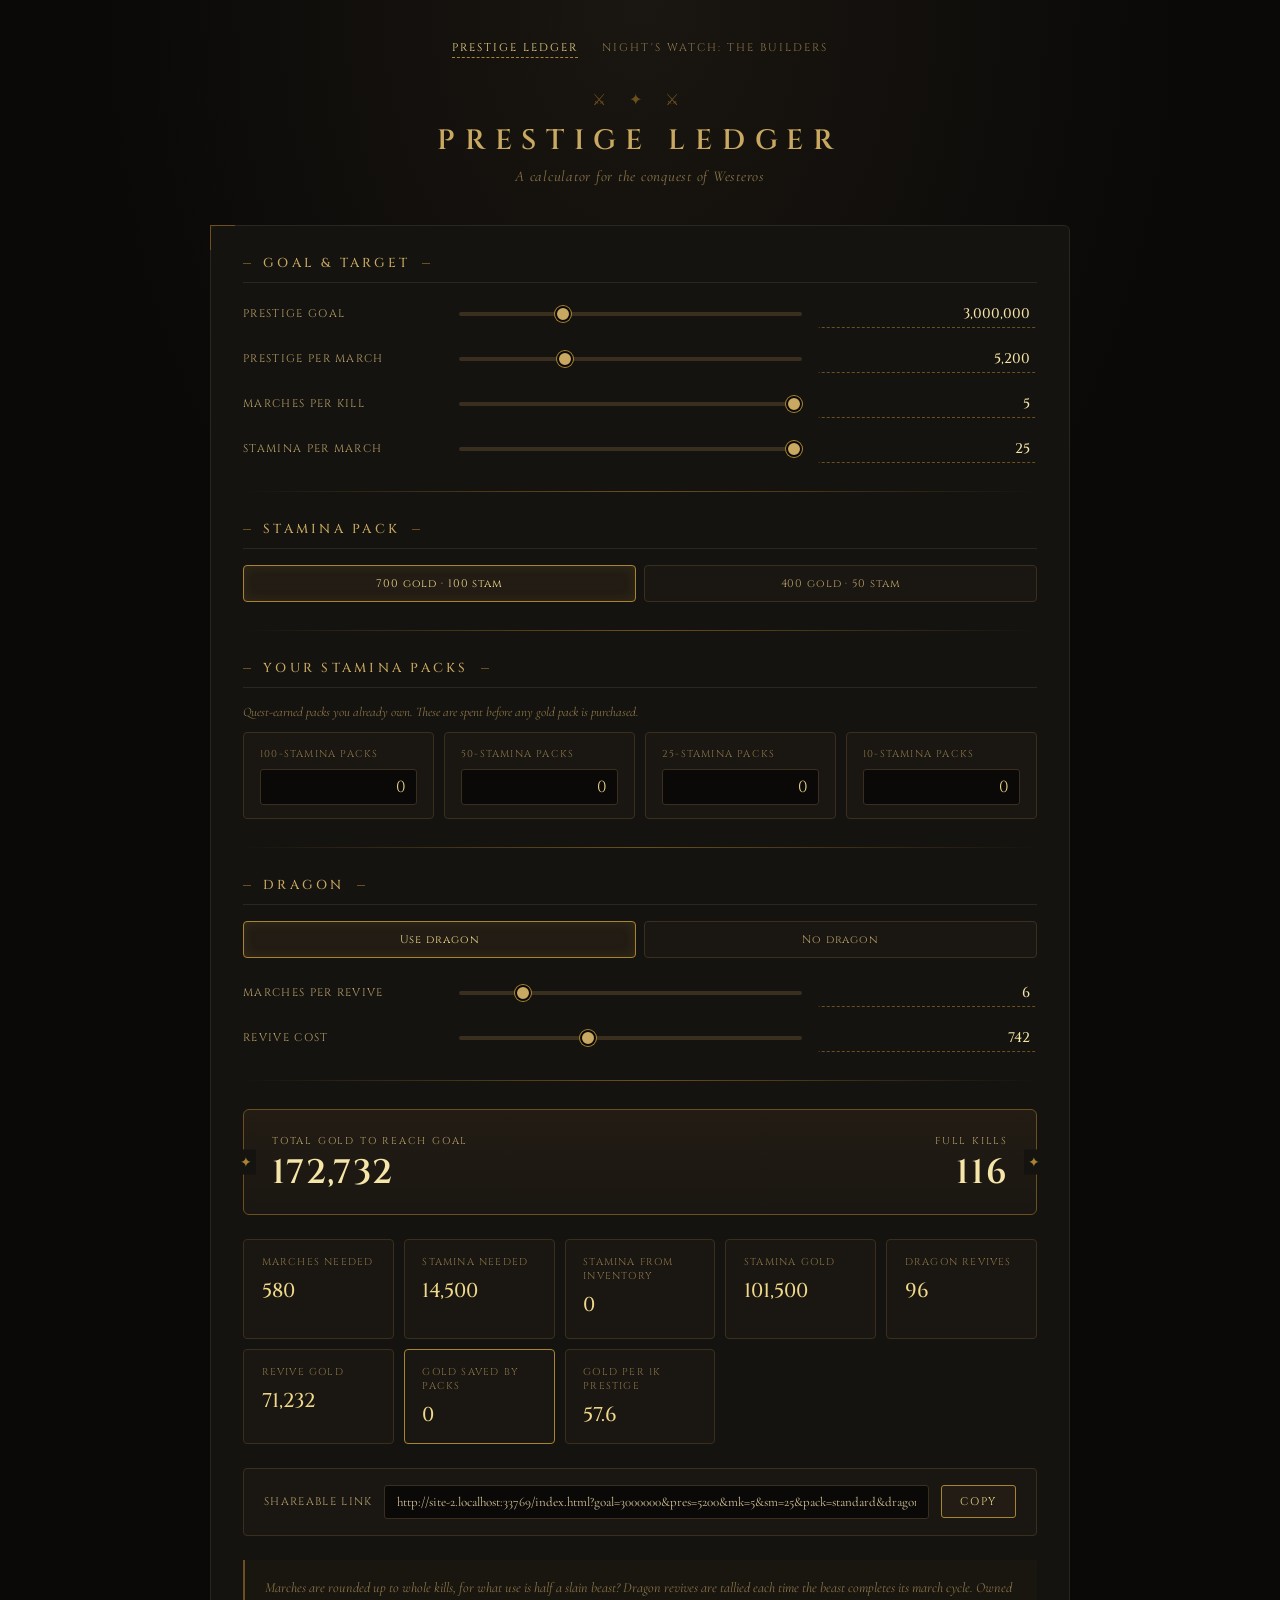
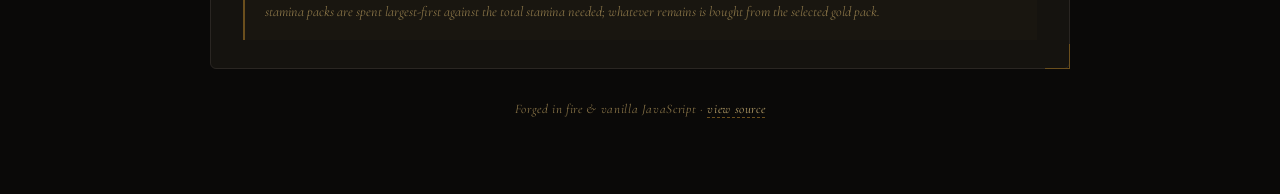
==== commit 18ce70f8: "Add shared nav strip linking the two calculators Second link is dead until keep-upgrade.html lands. " ====
--- a/index.html
+++ b/index.html
@@ -13,6 +13,11 @@
 <body>
 
 <div class="page">
+
+  <nav class="nav">
+    <a href="index.html" class="current">Prestige Ledger</a>
+    <a href="keep-upgrade.html">Night's Watch: The Builders</a>
+  </nav>
 
   <div class="crest">⚔ ✦ ⚔</div>
   <h1 class="title">Prestige Ledger</h1>
--- a/styles.css
+++ b/styles.css
@@ -466,3 +466,30 @@
     .headline-val { font-size: 26px; }
     .headline { padding: 1.25rem; }
   }
+
+  /* Shared nav */
+  .nav {
+    display: flex;
+    justify-content: center;
+    gap: 1.5rem;
+    margin-bottom: 2rem;
+    font-family: 'Cinzel', Georgia, serif;
+    font-size: 11px;
+    letter-spacing: 0.18em;
+    text-transform: uppercase;
+  }
+  .nav a {
+    color: var(--gold-faint);
+    text-decoration: none;
+    border-bottom: 1px dashed transparent;
+    padding-bottom: 2px;
+    transition: color 0.15s ease, border-color 0.15s ease;
+  }
+  .nav a:hover {
+    color: var(--gold);
+    border-bottom-color: var(--gold-dark);
+  }
+  .nav a.current {
+    color: var(--gold-bright);
+    border-bottom-color: var(--gold-deep);
+  }
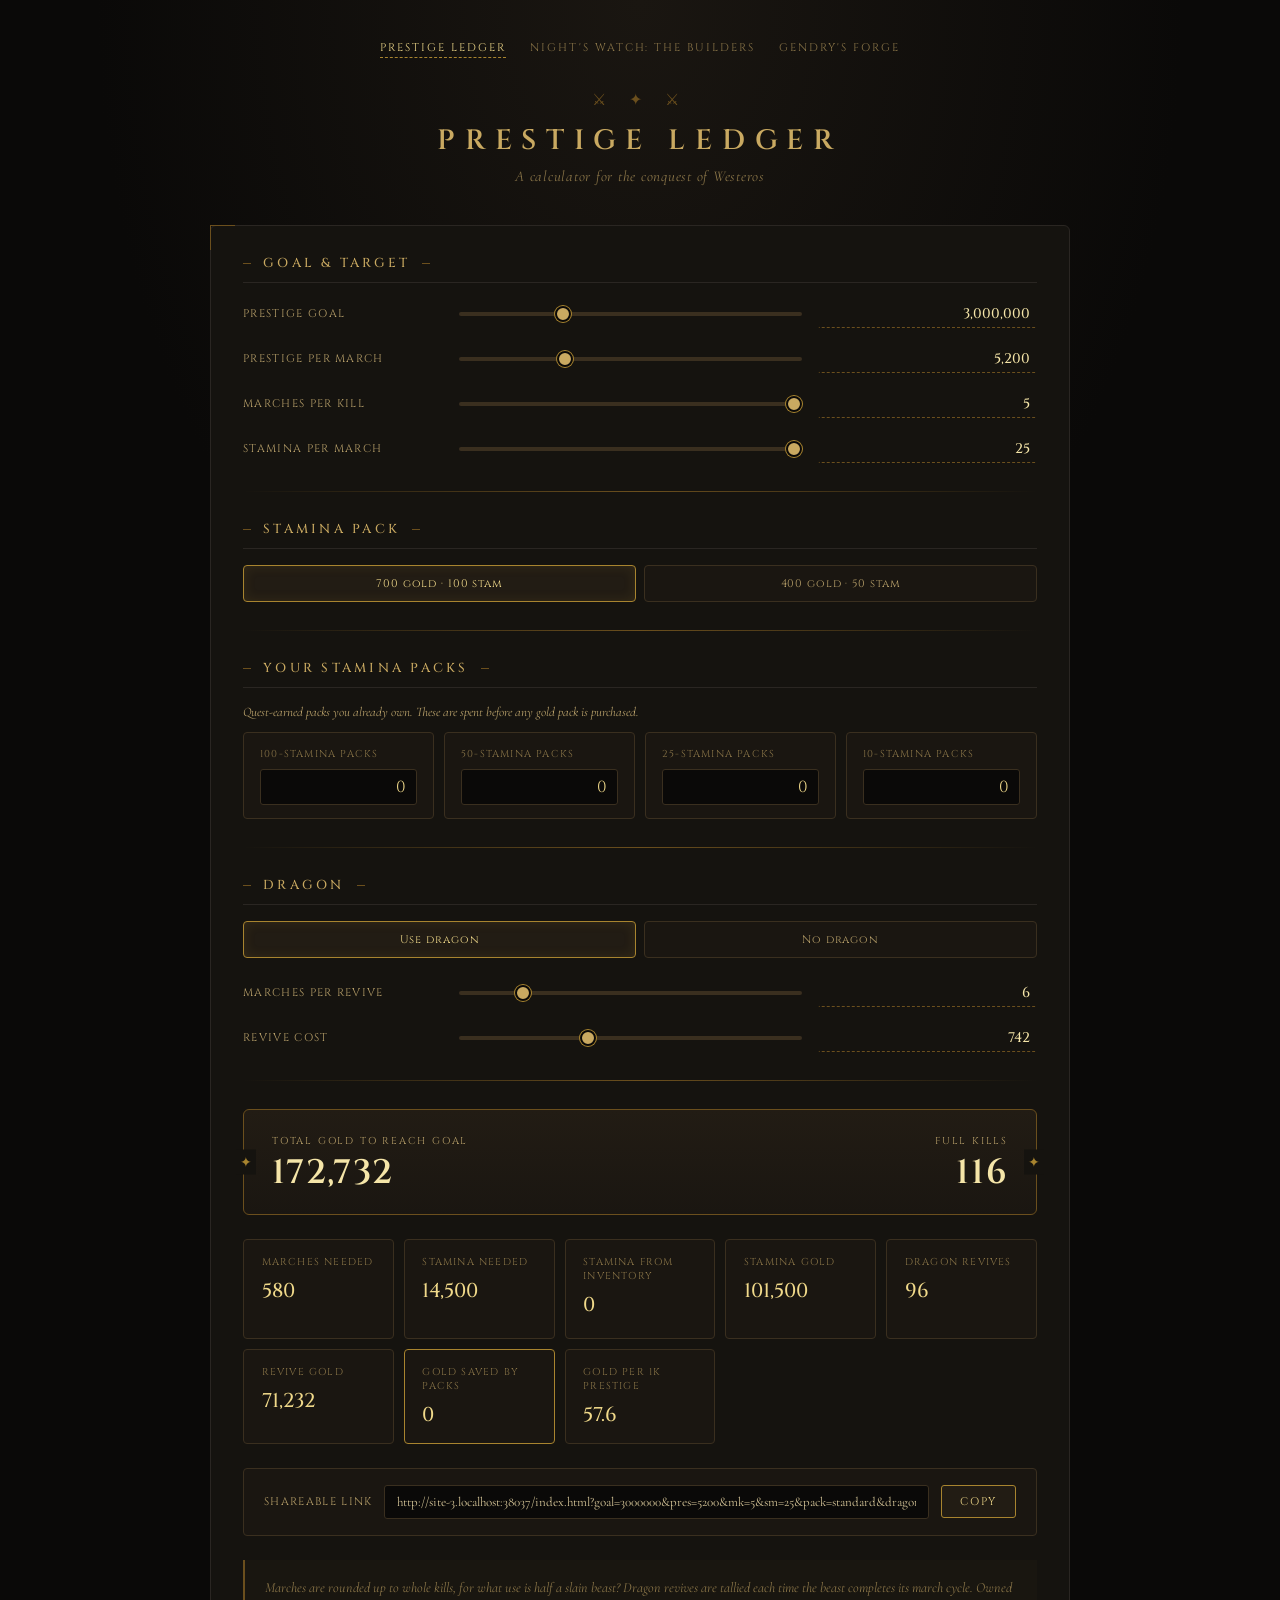
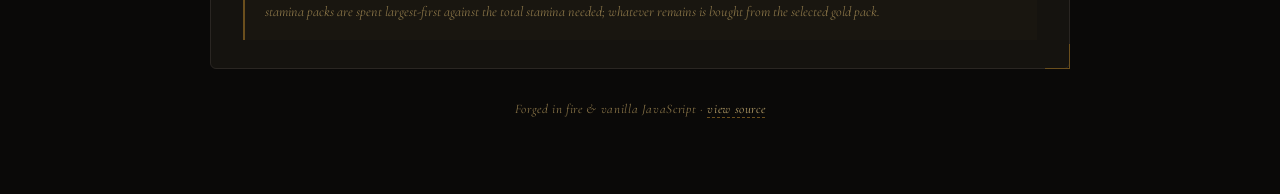
==== commit 9665db1b: "Add Gendry's Forge page scaffold + nav links on existing pages" ====
--- a/index.html
+++ b/index.html
@@ -17,6 +17,7 @@
   <nav class="nav">
     <a href="index.html" class="current">Prestige Ledger</a>
     <a href="keep-upgrade.html">Night's Watch: The Builders</a>
+    <a href="gendrys-forge.html">Gendry's Forge</a>
   </nav>
 
   <div class="crest">⚔ ✦ ⚔</div>
--- a/styles.css
+++ b/styles.css
@@ -259,6 +259,10 @@
     color: var(--gold-faint);
     margin-bottom: 8px;
   }
+  #buildings-grid .inv-card label,
+  #efficiency-grid .inv-card label {
+    color: var(--gold-dim);
+  }
   .inv-card input {
     width: 100%;
     background: var(--bg-deep);
@@ -281,7 +285,7 @@
     border-color: var(--gold-deep);
   }
   .inv-hint {
-    color: var(--gold-faint);
+    color: var(--gold-dim);
     font-size: 13px;
     font-style: italic;
     margin: 0 0 12px;
@@ -418,6 +422,32 @@
     color: var(--bg-deep);
     border-color: var(--gold);
   }
+  .ghost-btn {
+    background: var(--bg-card);
+    border: 1px solid var(--gold-dark);
+    color: var(--gold);
+    padding: 8px 18px;
+    font-family: 'Cinzel', Georgia, serif;
+    font-size: 11px;
+    letter-spacing: 0.15em;
+    text-transform: uppercase;
+    border-radius: 3px;
+    cursor: pointer;
+    transition: all 0.15s ease;
+  }
+  .ghost-btn:hover {
+    background: var(--bg-card-raised);
+    border-color: var(--gold-deep);
+    color: var(--gold-bright);
+  }
+  .ghost-btn:active {
+    background: var(--gold-deep);
+    color: var(--bg-deep);
+  }
+  .ghost-btn:focus-visible {
+    outline: 2px solid var(--gold-bright);
+    outline-offset: 2px;
+  }
 
   /* Footnote */
   .footnote {
@@ -489,7 +519,140 @@
     color: var(--gold);
     border-bottom-color: var(--gold-dark);
   }
+  .nav a:focus-visible {
+    outline: 2px solid var(--gold-bright);
+    outline-offset: 2px;
+    color: var(--gold);
+  }
   .nav a.current {
     color: var(--gold-bright);
     border-bottom-color: var(--gold-deep);
   }
+}
+
+/* Builder-specific */
+.bonus-grid {
+  display: grid;
+  grid-template-columns: repeat(auto-fit, minmax(180px, 1fr));
+  gap: 10px;
+}
+.breakdown {
+  margin-top: 1.5rem;
+  background: var(--bg-card);
+  border: 1px solid var(--border-strong);
+  border-radius: 4px;
+  padding: 0.85rem 1rem;
+}
+.breakdown summary {
+  cursor: pointer;
+  font-family: 'Cinzel', Georgia, serif;
+  font-size: 11px;
+  letter-spacing: 0.15em;
+  text-transform: uppercase;
+  color: var(--gold);
+  list-style: none;
+}
+.breakdown summary::-webkit-details-marker { display: none; }
+.breakdown summary::before { content: "▸  "; color: var(--gold-dark); }
+.breakdown[open] summary::before { content: "▾  "; }
+.breakdown #breakdown-body {
+  margin-top: 0.75rem;
+  overflow-x: auto;
+  -webkit-overflow-scrolling: touch;
+}
+.breakdown table {
+  width: 100%;
+  border-collapse: collapse;
+}
+.breakdown th, .breakdown td {
+  padding: 7px 8px;
+  text-align: right;
+  border-bottom: 1px solid var(--border);
+  color: var(--gold-pale);
+  font-family: ui-monospace, 'SF Mono', Menlo, Monaco, 'Cascadia Code', Consolas, monospace;
+  font-size: 12.5px;
+  font-variant-numeric: tabular-nums;
+  white-space: nowrap;
+}
+.breakdown th {
+  font-family: 'Cinzel', Georgia, serif;
+  font-size: 10px;
+  letter-spacing: 0.12em;
+  text-transform: uppercase;
+  color: var(--gold);
+  text-align: right;
+  font-variant-numeric: normal;
+}
+.breakdown td:first-child {
+  font-family: 'Cinzel', Georgia, serif;
+  font-size: 12px;
+  letter-spacing: 0.08em;
+  color: var(--gold-bright);
+}
+.breakdown th:first-child, .breakdown td:first-child,
+.breakdown th:nth-child(2), .breakdown td:nth-child(2) { text-align: left; }
+.breakdown tbody tr:hover td { background: rgba(168, 132, 47, 0.05); }
+.breakdown tr.missing td { color: var(--blood); font-style: italic; }
+.error-text { color: #c25656; font-style: italic; font-size: 13px; margin: 6px 0 0; }
+.bonus-apply-all {
+  display: flex;
+  align-items: center;
+  gap: 12px;
+  margin-bottom: 12px;
+  padding: 8px 12px;
+  background: var(--bg-card);
+  border: 1px solid var(--border-strong);
+  border-radius: 4px;
+}
+.bonus-apply-all label {
+  font-family: 'Cinzel', Georgia, serif;
+  font-size: 10px;
+  letter-spacing: 0.12em;
+  text-transform: uppercase;
+  color: var(--gold-dim);
+  flex: 0 0 auto;
+}
+.bonus-apply-all input {
+  background: var(--bg-deep);
+  border: 1px solid var(--border-strong);
+  border-radius: 3px;
+  color: var(--gold-bright);
+  padding: 6px 10px;
+  font-family: 'Cinzel', Georgia, serif;
+  font-size: 14px;
+  text-align: right;
+  width: 100px;
+}
+
+/* Select styled like the val-input text fields */
+.val-select {
+  font-family: 'Cinzel', Georgia, serif;
+  color: var(--gold-pale);
+  font-size: 14px;
+  font-weight: 500;
+  background: transparent;
+  border: 1px solid transparent;
+  border-bottom: 1px dashed var(--gold-dark);
+  padding: 4px 6px;
+  border-radius: 2px;
+  cursor: pointer;
+  appearance: none;
+  -webkit-appearance: none;
+  -moz-appearance: none;
+  background-image: linear-gradient(45deg, transparent 50%, var(--gold-dark) 50%),
+                    linear-gradient(135deg, var(--gold-dark) 50%, transparent 50%);
+  background-position: calc(100% - 14px) 50%, calc(100% - 8px) 50%;
+  background-size: 6px 6px;
+  background-repeat: no-repeat;
+  padding-right: 24px;
+}
+.val-select:hover { border-color: var(--gold-dark); }
+.val-select:focus {
+  outline: none;
+  border-color: var(--gold);
+  background-color: rgba(168, 132, 47, 0.06);
+}
+.val-select option {
+  background: var(--bg-card);
+  color: var(--gold-pale);
+}
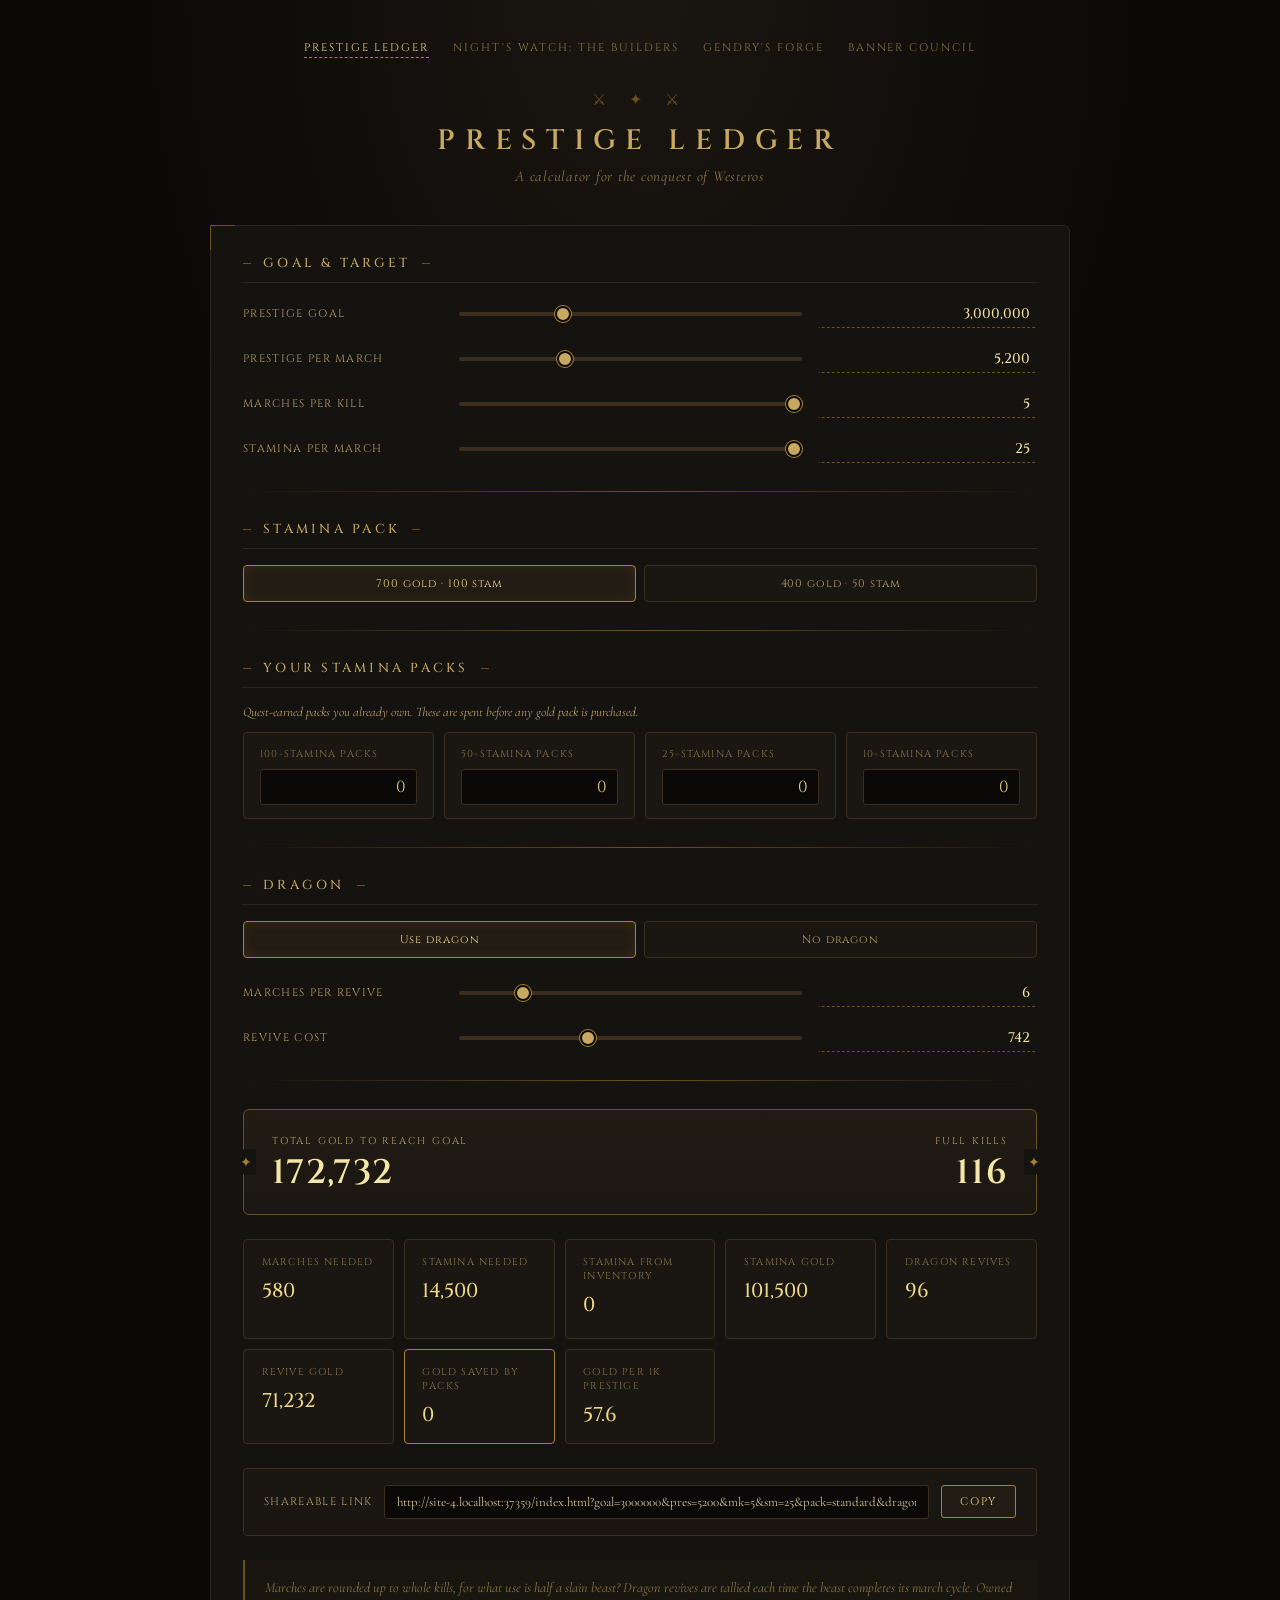
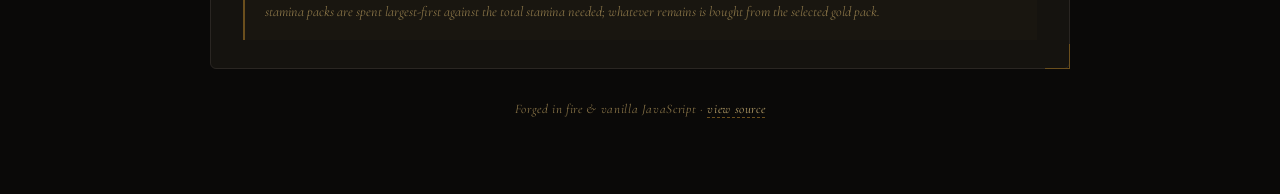
==== commit 2f9dd0df: "adds klash roster" ====
--- a/index.html
+++ b/index.html
@@ -18,6 +18,7 @@
     <a href="index.html" class="current">Prestige Ledger</a>
     <a href="keep-upgrade.html">Night's Watch: The Builders</a>
     <a href="gendrys-forge.html">Gendry's Forge</a>
+    <a href="alliance-tree.html">Banner Council</a>
   </nav>
 
   <div class="crest">⚔ ✦ ⚔</div>
--- a/styles.css
+++ b/styles.css
@@ -528,7 +528,6 @@
     color: var(--gold-bright);
     border-bottom-color: var(--gold-deep);
   }
-}
 
 /* Builder-specific */
 .bonus-grid {
@@ -656,3 +655,162 @@
   background: var(--bg-card);
   color: var(--gold-pale);
 }
+
+/* ===========================================================
+   Gendry's Forge — calculator-specific rules.
+   Generic enough to live in the shared stylesheet because the
+   site uses one shared theme across all pages.
+   =========================================================== */
+
+.hidden { display: none; }
+
+/* Totals: scroll horizontally when the column set is wider than the panel. */
+#totals-mount { overflow-x: auto; max-width: 100%; }
+
+/* Totals table — adjusted material costs per piece + totals row */
+.totals { width: 100%; border-collapse: collapse; margin-top: 0.5rem; }
+.totals th,
+.totals td {
+  padding: 0.35rem 0.6rem;
+  border-bottom: 1px solid rgba(168, 132, 47, 0.2);
+  text-align: right;
+}
+.totals th:first-child,
+.totals td:first-child { text-align: left; }
+.totals .totals-row th {
+  border-top: 1px solid var(--gold-deep, #a8842f);
+  font-weight: 600;
+}
+
+/* Per-material × per-quality inventory grid */
+.inventory { width: 100%; border-collapse: collapse; margin-top: 0.5rem; }
+.inventory th,
+.inventory td { padding: 0.25rem 0.4rem; text-align: left; }
+.inventory input { width: 6rem; }
+
+/* Sequence view — ordered craft plan */
+.sequence { padding-left: 1.5rem; margin: 0.25rem 0; }
+.sequence li { padding: 0.15rem 0; }
+
+/* Status indicators */
+.ok  { color: #6fbf73; font-weight: 500; }
+.bad { color: var(--blood, #c25656); font-weight: 500; }
+
+/* Inline help text used throughout the page */
+.hint { color: var(--gold-faint); font-style: italic; font-size: 13px; }
+
+/* Themed collapsible — summary styled like an h2 with the same gold accent rule. */
+.collapse { margin: 0; }
+.collapse > summary {
+  list-style: none;
+  cursor: pointer;
+  font-family: 'Cinzel', Georgia, serif;
+  color: var(--gold);
+  font-size: 13px;
+  letter-spacing: 0.25em;
+  text-transform: uppercase;
+  font-weight: 500;
+  padding-bottom: 10px;
+  border-bottom: 1px solid var(--border);
+  margin-bottom: 16px;
+  display: flex;
+  align-items: center;
+  gap: 12px;
+}
+.collapse > summary::-webkit-details-marker { display: none; }
+.collapse > summary::before {
+  content: "▸";
+  color: var(--gold-dark);
+  flex: 0 0 auto;
+  font-size: 10px;
+}
+.collapse[open] > summary::before { content: "▾"; }
+.collapse > summary::after {
+  content: "";
+  flex: 1 1 auto;
+  height: 1px;
+  background: var(--gold-dark);
+}
+.collapse > summary:hover { color: var(--gold-bright); }
+
+/* Gold action button, matching the site's button feel. */
+.btn-gold {
+  font-family: 'Cinzel', Georgia, serif;
+  font-size: 11px;
+  letter-spacing: 0.18em;
+  text-transform: uppercase;
+  color: var(--gold-pale);
+  background: var(--bg-card);
+  border: 1px solid var(--gold-dark);
+  border-radius: 3px;
+  padding: 8px 14px;
+  cursor: pointer;
+  transition: background 0.15s ease, color 0.15s ease, border-color 0.15s ease;
+}
+.btn-gold:hover {
+  background: var(--bg-card-raised);
+  color: var(--gold-bright);
+  border-color: var(--gold);
+}
+
+/* Queue table */
+.queue-table {
+  width: 100%;
+  border-collapse: collapse;
+}
+.queue-table th,
+.queue-table td {
+  padding: 0.35rem 0.4rem;
+  border-bottom: 1px solid rgba(168, 132, 47, 0.15);
+  text-align: left;
+  font-size: 12px;
+}
+.queue-table th {
+  font-family: 'Cinzel', Georgia, serif;
+  color: var(--gold-dim);
+  letter-spacing: 0.12em;
+  text-transform: uppercase;
+}
+.queue-table .val-select { width: 100%; }
+.queue-table td:last-child { text-align: right; }
+.queue-table button {
+  background: transparent;
+  border: 1px solid var(--gold-dark);
+  color: var(--gold-faint);
+  border-radius: 3px;
+  width: 26px;
+  height: 26px;
+  cursor: pointer;
+  line-height: 1;
+}
+.queue-table button:hover { color: var(--blood); border-color: var(--blood); }
+
+/* Totals table: match the keep calc's breakdown look more closely. */
+.totals {
+  width: 100%;
+  border-collapse: collapse;
+  margin-top: 0.5rem;
+  font-size: 12px;
+}
+.totals th {
+  font-family: 'Cinzel', Georgia, serif;
+  color: var(--gold-dim);
+  letter-spacing: 0.1em;
+  text-transform: uppercase;
+  font-size: 11px;
+}
+.totals tbody tr:hover td { background: rgba(168, 132, 47, 0.05); }
+
+/* Inventory grid — make the per-quality inputs narrower so they don't overflow. */
+.inventory th {
+  font-family: 'Cinzel', Georgia, serif;
+  color: var(--gold-dim);
+  font-size: 10px;
+  letter-spacing: 0.1em;
+  text-transform: uppercase;
+}
+.inventory input.val-input { width: 5rem; flex: none; }
+.inventory td:first-child { color: var(--gold-pale); }
+
+/* Bonus filter input is wider than the default .val-input numeric width. */
+.bonus-filter-input { flex: 1 1 auto; min-width: 220px; text-align: left; }
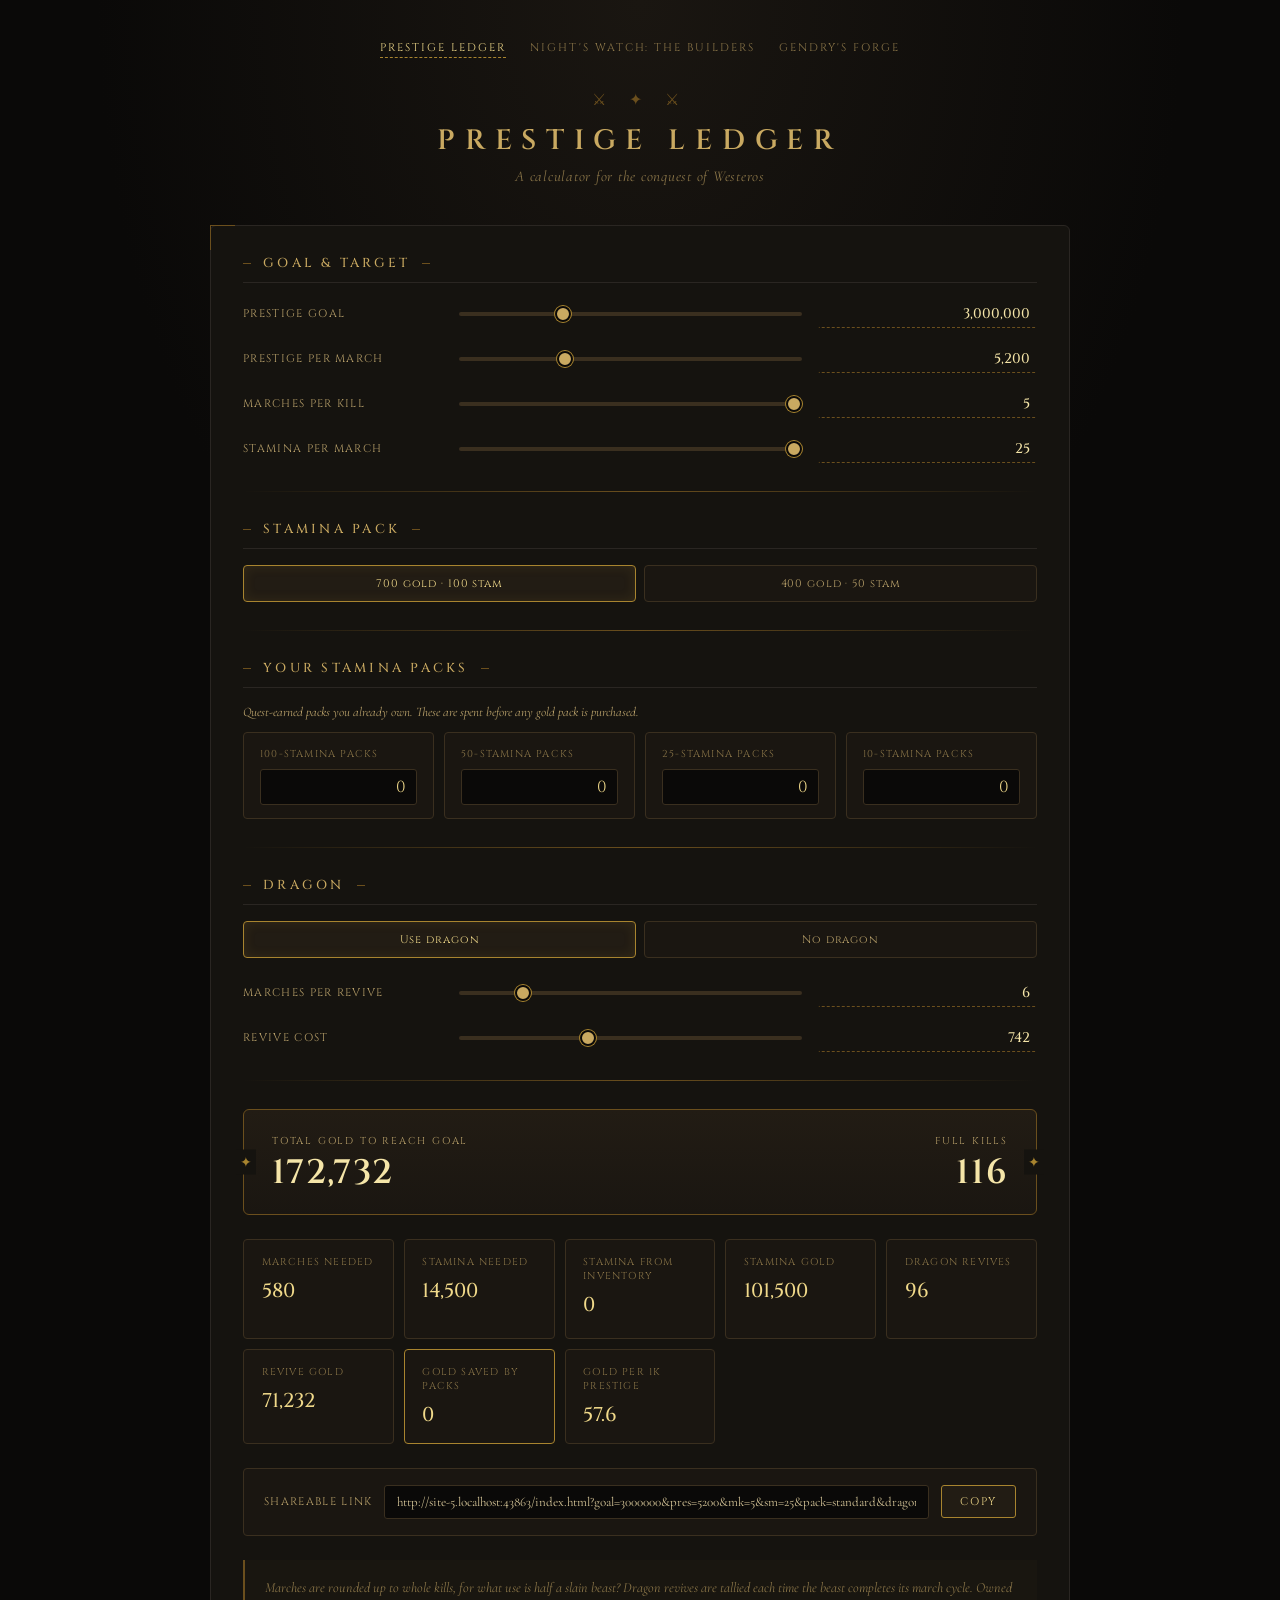
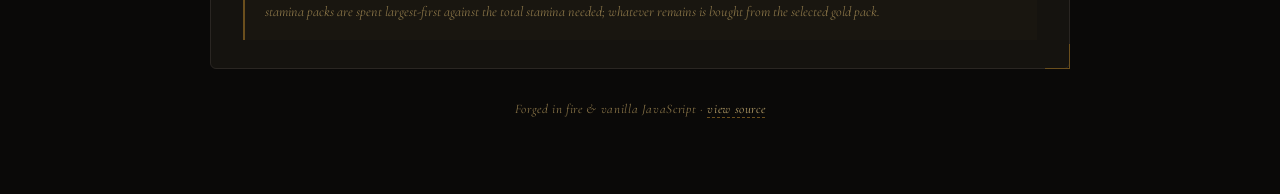
==== commit c1964cac: "remove link" ====
--- a/index.html
+++ b/index.html
@@ -18,7 +18,6 @@
     <a href="index.html" class="current">Prestige Ledger</a>
     <a href="keep-upgrade.html">Night's Watch: The Builders</a>
     <a href="gendrys-forge.html">Gendry's Forge</a>
-    <a href="alliance-tree.html">Banner Council</a>
   </nav>
 
   <div class="crest">⚔ ✦ ⚔</div>
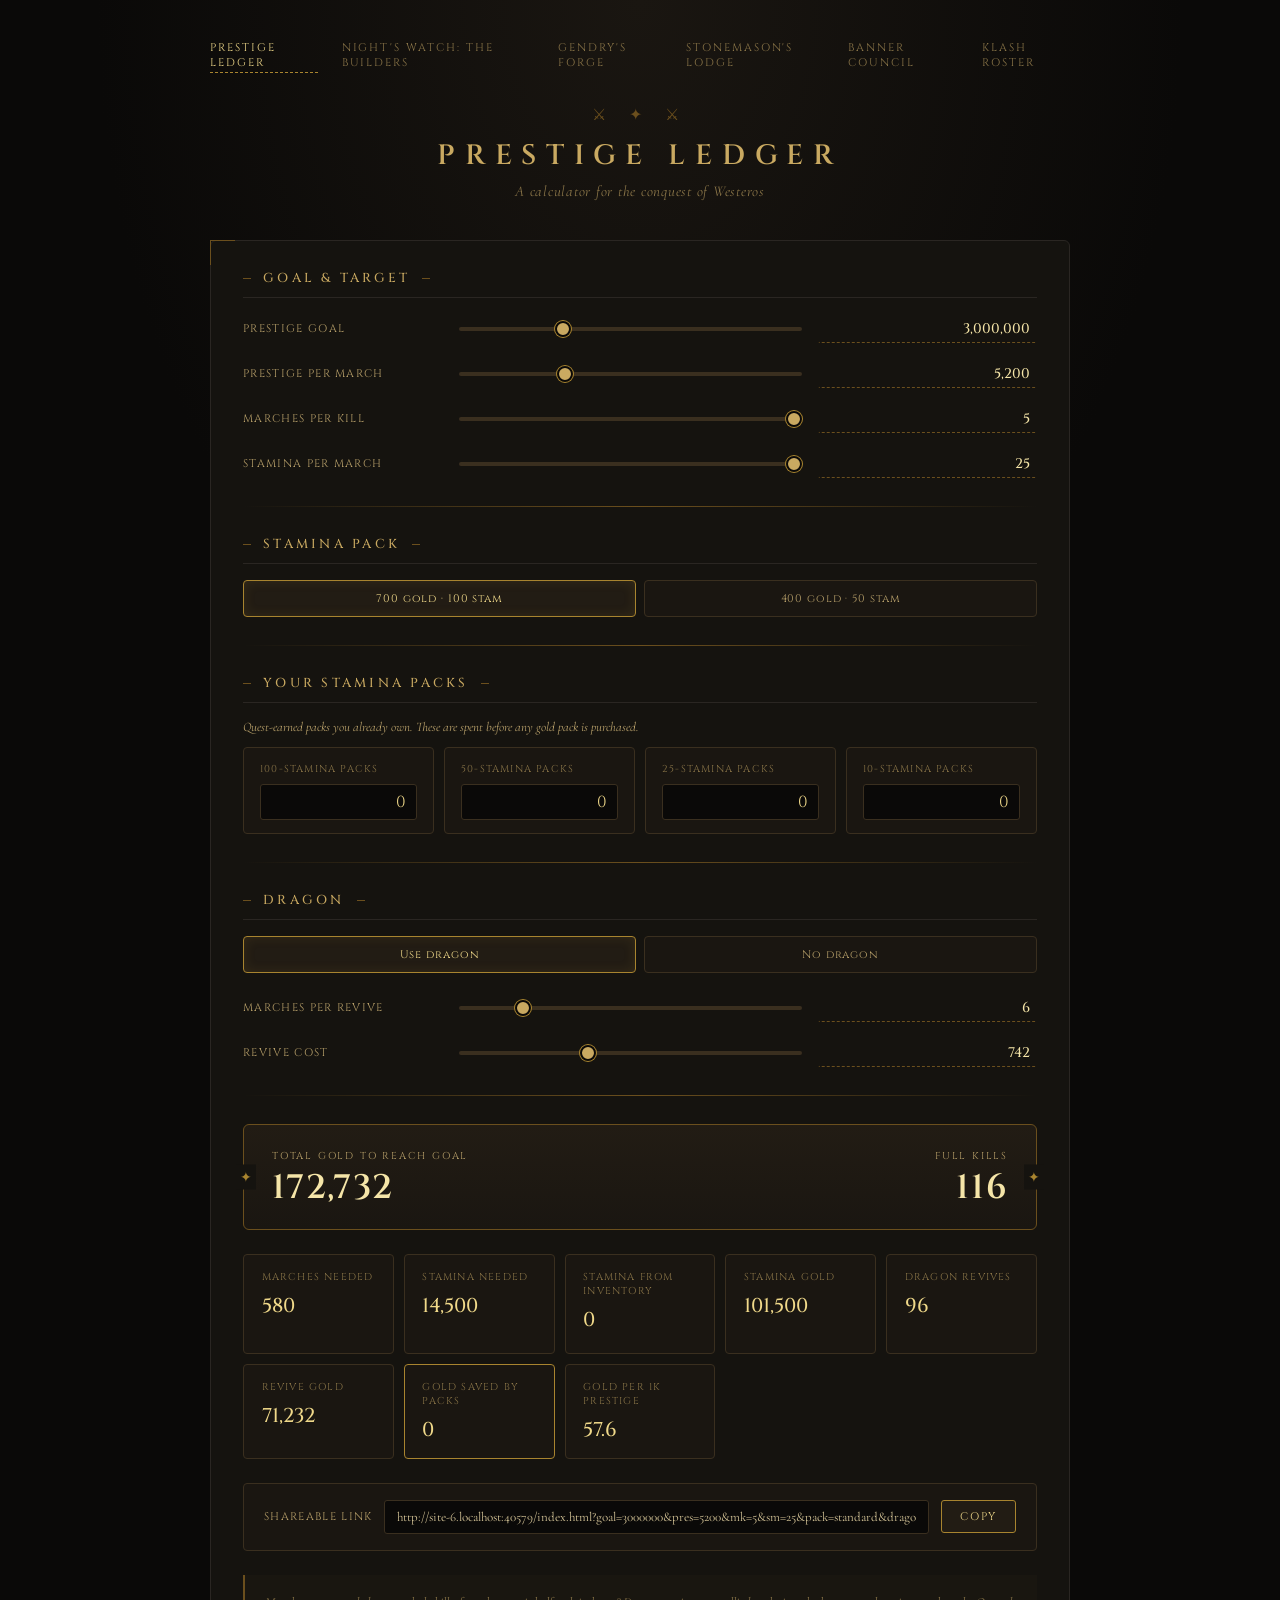
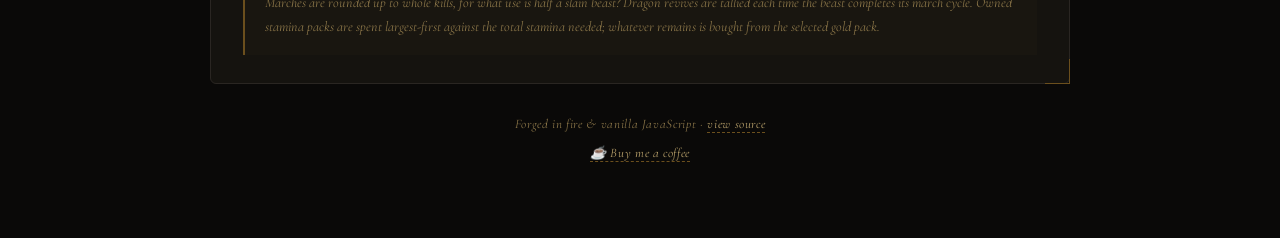
==== commit 3c9ce0f2: "add Stonemason's Lodge, rewrite Gendry's Forge, rebuild Banner Council - New enhance calculator (enh" ====
--- a/index.html
+++ b/index.html
@@ -18,6 +18,9 @@
     <a href="index.html" class="current">Prestige Ledger</a>
     <a href="keep-upgrade.html">Night's Watch: The Builders</a>
     <a href="gendrys-forge.html">Gendry's Forge</a>
+    <a href="enhance.html">Stonemason's Lodge</a>
+    <a href="alliance-tree.html">Banner Council</a>
+    <a href="klash-roster.html">KLASH Roster</a>
   </nav>
 
   <div class="crest">⚔ ✦ ⚔</div>
@@ -160,6 +163,7 @@
 
   <footer>
     <p>Forged in fire &amp; vanilla JavaScript · <a href="https://github.com/macaugh/gotc-companion" target="_blank" rel="noopener">view source</a></p>
+    <p><a href="https://buymeacoffee.com/laughingcr0w" target="_blank" rel="noopener">☕ Buy me a coffee</a></p>
   </footer>
 
 </div>
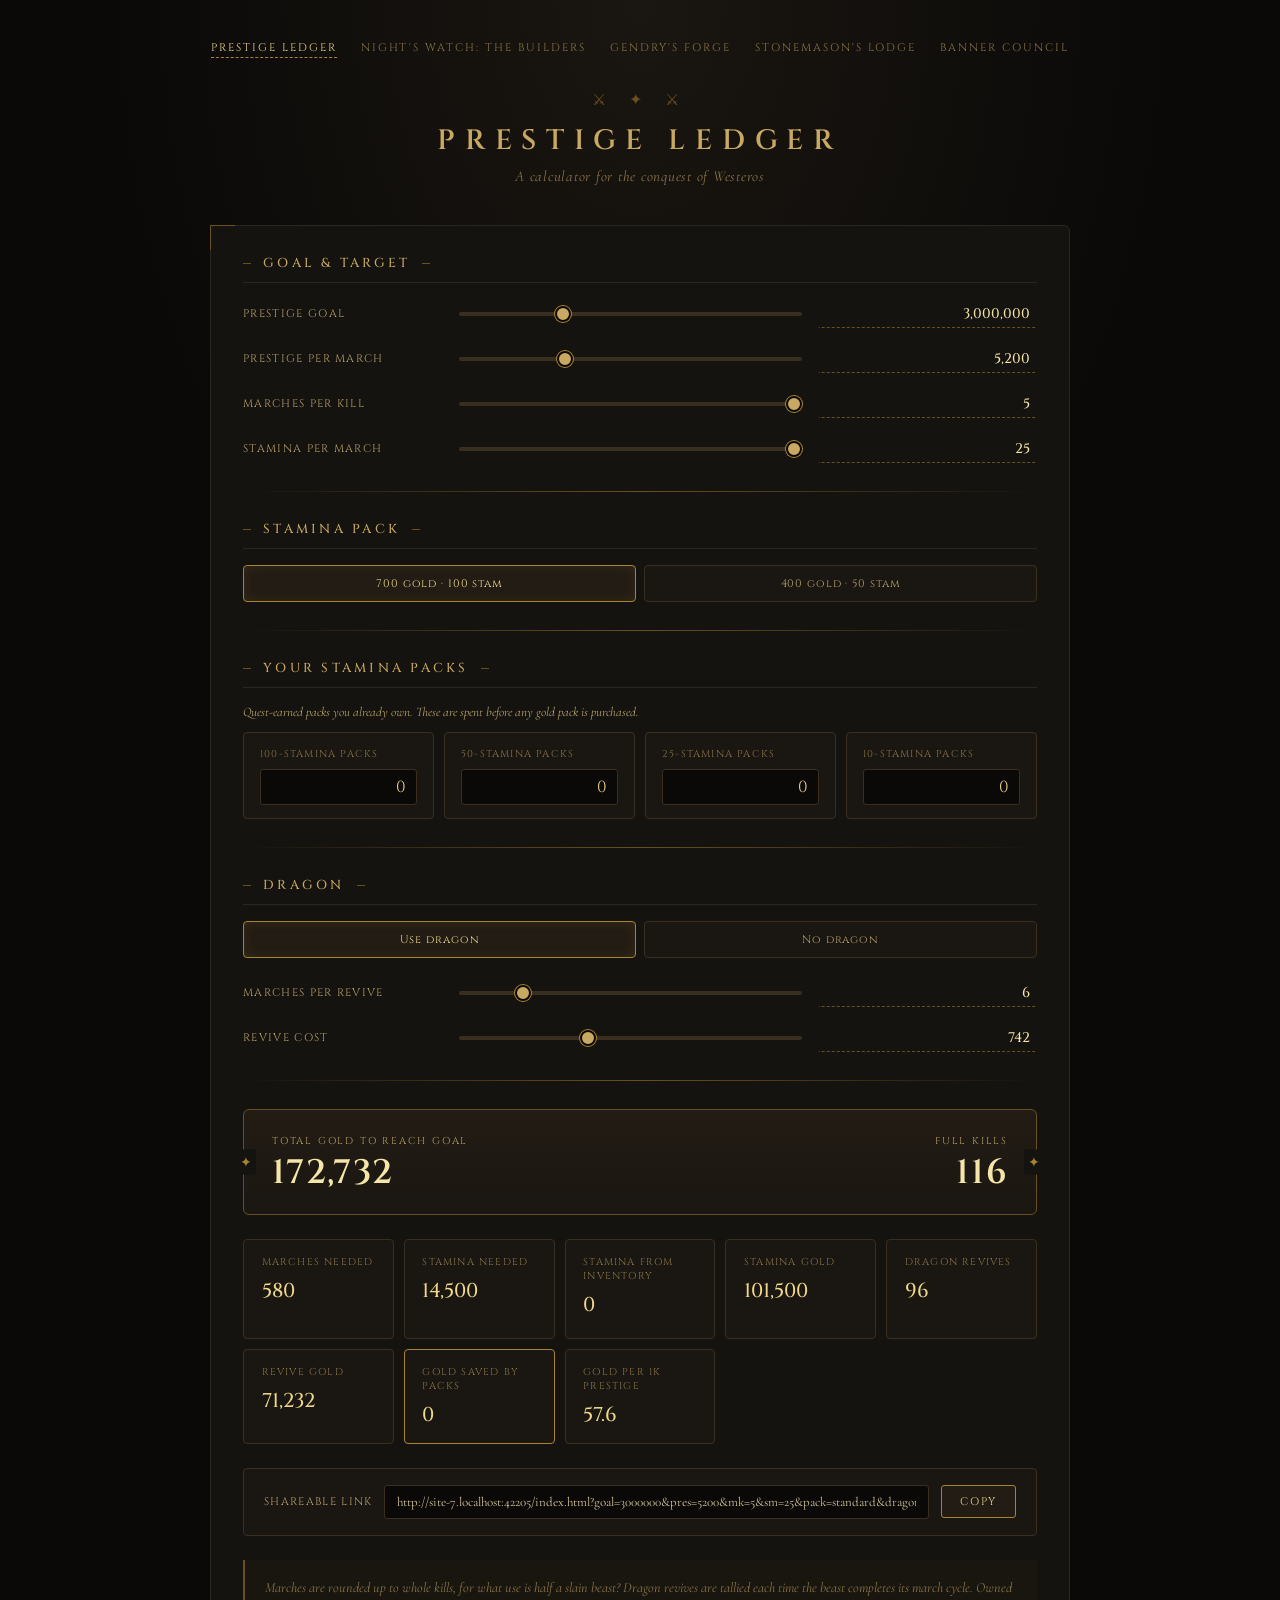
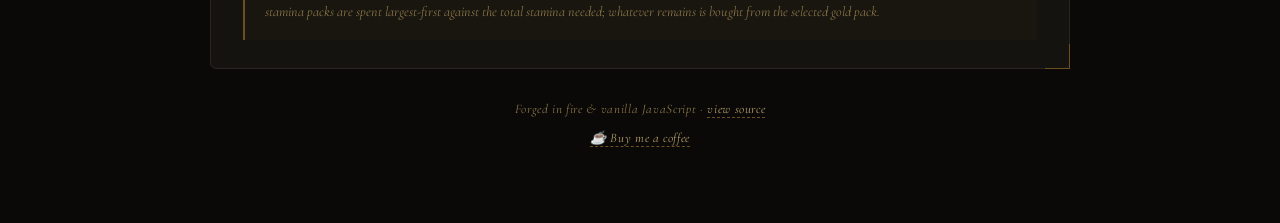
==== commit 83cc242c: "fix Stonemason's Lodge efficiency grid layout, remove KLASH Roster from nav Co-Authored-By: Claude O" ====
--- a/index.html
+++ b/index.html
@@ -20,7 +20,6 @@
     <a href="gendrys-forge.html">Gendry's Forge</a>
     <a href="enhance.html">Stonemason's Lodge</a>
     <a href="alliance-tree.html">Banner Council</a>
-    <a href="klash-roster.html">KLASH Roster</a>
   </nav>
 
   <div class="crest">⚔ ✦ ⚔</div>
